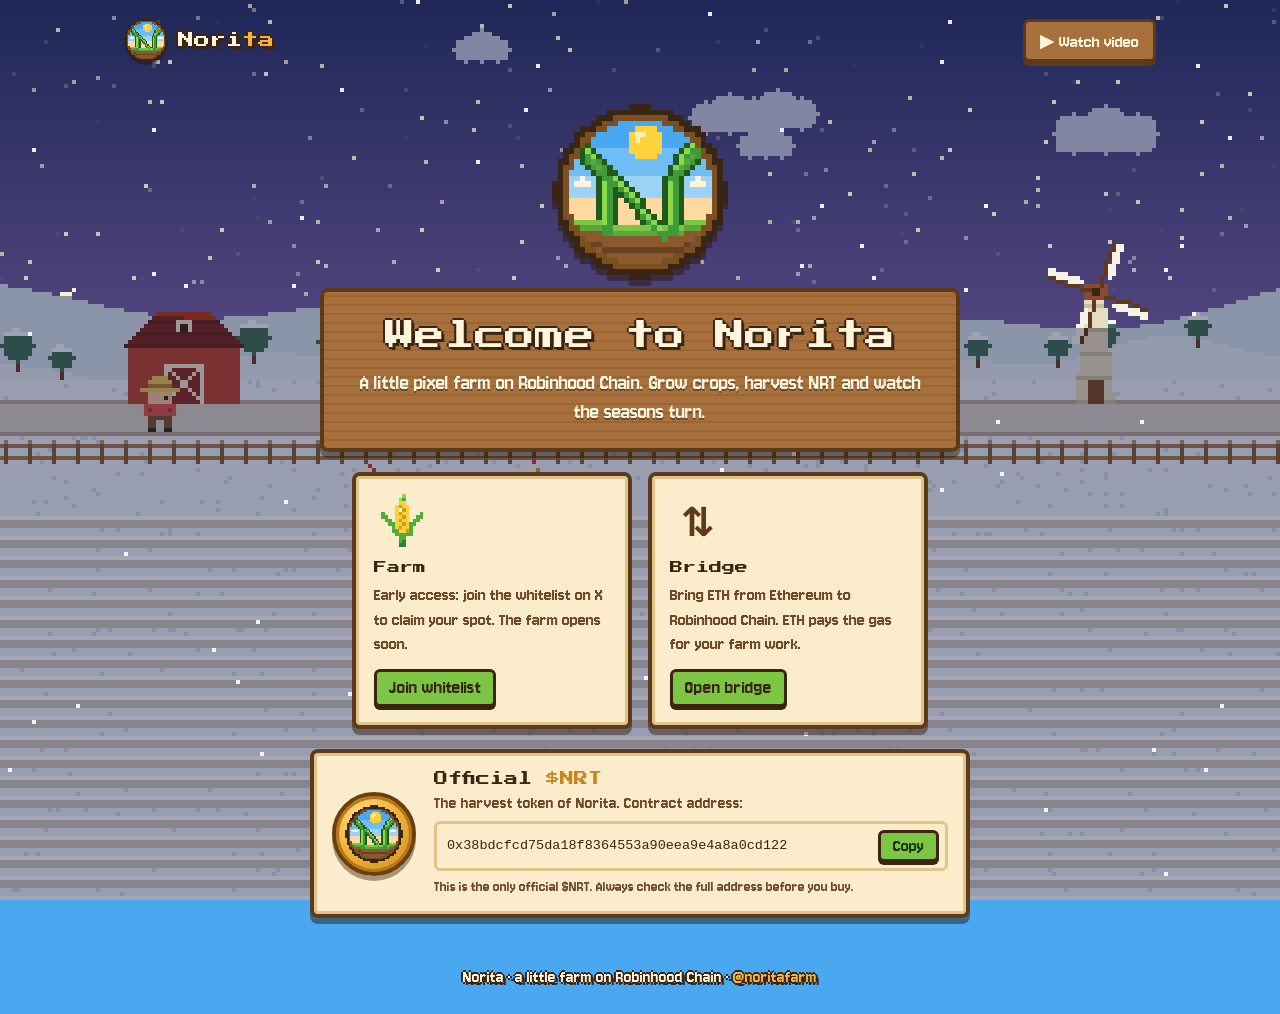
==== index.html @ 23194384 "Move Norita from Elysium to Robinhood Chain - Farm network config: Robinhood Chain mainnet (chain ID" ====
<!doctype html>
<html lang="en">
<head>
<meta charset="utf-8">
<meta name="viewport" content="width=device-width,initial-scale=1">
<title>Norita</title>
<link rel="icon" type="image/svg+xml" href="assets/logo.svg">
<link rel="apple-touch-icon" href="assets/apple-touch-icon.png">
<link rel="preconnect" href="https://fonts.googleapis.com">
<link href="https://fonts.googleapis.com/css2?family=Jersey+10&family=Press+Start+2P&display=swap" rel="stylesheet">
<style>
:root{--ink:#3b2412;--ink2:#6e4a2a;--paper:#fbeccb;--paper-edge:#e2c38a;--wood:#a8703c;--wood2:#9a6634;--wood-d:#5c3a1a;--cream:#fff4dc;--gold:#f2b53a;--leaf:#7cc644;--pixel:'Press Start 2P',monospace}
*{box-sizing:border-box;margin:0}
html{background:#4aa8f0}
body{min-height:100vh;font:400 20px/1.3 'Jersey 10',system-ui,sans-serif;color:var(--ink);display:flex;flex-direction:column;background:transparent}
.scene{position:fixed;inset:0;width:100%;height:100%;z-index:-1;image-rendering:pixelated}
.outline{color:var(--cream);text-shadow:2px 0 0 var(--ink),-2px 0 0 var(--ink),0 2px 0 var(--ink),0 -2px 0 var(--ink),3px 3px 0 var(--ink)}
header{display:flex;justify-content:space-between;align-items:center;gap:12px;padding:18px 24px;max-width:1080px;width:100%;margin:0 auto}
.vbtn{font:400 19px 'Jersey 10',sans-serif;background:var(--wood);color:var(--cream);border:3px solid var(--wood-d);border-radius:6px;padding:7px 14px;box-shadow:0 4px 0 var(--wood-d);cursor:pointer}
.vbtn:active{transform:translateY(3px);box-shadow:0 1px 0 var(--wood-d)}
:root{--v-bg:var(--paper);--v-border:4px solid var(--wood-d);--v-text:var(--ink);--v-title-font:13px 'Press Start 2P',monospace;--v-shadow:inset 0 0 0 3px var(--paper-edge),0 8px 0 rgba(40,20,5,.5)}
.brand{font:16px var(--pixel)}
.brand{display:flex;align-items:center;gap:10px}
.brand b{color:var(--gold);font-weight:inherit}
.brand .logo{width:44px;height:44px;image-rendering:pixelated;filter:drop-shadow(0 3px 0 rgba(40,20,5,.45))}
.hero-logo{width:clamp(120px,22vw,176px);height:auto;image-rendering:pixelated;margin-bottom:-12px;filter:drop-shadow(0 6px 0 rgba(40,20,5,.45));animation:float 3s ease-in-out infinite}
@keyframes float{50%{transform:translateY(-8px) rotate(-2deg)}}
@media (prefers-reduced-motion:reduce){.hero-logo{animation:none}}
main{flex:1;display:flex;flex-direction:column;align-items:center;justify-content:center;gap:20px;padding:24px 16px;text-align:center}
.sign{background:repeating-linear-gradient(0deg,var(--wood) 0 7px,var(--wood2) 7px 9px);border:4px solid var(--wood-d);border-radius:8px;padding:22px 26px;box-shadow:0 6px 0 rgba(40,20,5,.45);max-width:640px}
h1{font:clamp(18px,4vw,30px)/1.5 var(--pixel)}
.lead{color:var(--cream);font-size:22px;margin-top:10px;text-shadow:0 2px 0 rgba(0,0,0,.35)}
.apps{display:grid;grid-template-columns:repeat(2,minmax(0,280px));gap:16px;width:100%;justify-content:center}
.app{display:flex;flex-direction:column;align-items:flex-start;gap:4px;text-align:left;text-decoration:none;color:var(--ink);background:var(--paper);border:4px solid var(--wood-d);border-radius:8px;padding:18px;
  box-shadow:inset 0 0 0 3px var(--paper-edge),0 6px 0 rgba(40,20,5,.45);transition:transform .1s}
.app:hover{transform:translateY(-3px)}
.app .ico{width:56px;height:56px;image-rendering:pixelated;display:grid;place-items:center;font:700 40px system-ui,sans-serif;color:var(--wood-d)}
.app b{font:13px/1.6 var(--pixel);margin-top:4px}
.app small{color:var(--ink2);font-size:19px}
.app .go{margin-top:8px;font-size:20px;background:var(--leaf);border:3px solid var(--ink);border-radius:6px;padding:3px 12px;box-shadow:0 3px 0 var(--ink)}
footer{text-align:center;font-size:18px;padding:24px 16px}
footer a{color:var(--gold);text-decoration:none}
.token{display:flex;align-items:center;gap:18px;width:100%;max-width:660px;text-align:left;background:var(--paper);border:4px solid var(--wood-d);border-radius:8px;padding:16px 18px;
  box-shadow:inset 0 0 0 3px var(--paper-edge),0 6px 0 rgba(40,20,5,.45)}
.coin{flex:none;width:84px;height:84px;border-radius:50%;display:grid;place-items:center;background:radial-gradient(circle at 35% 30%,#ffe08a,#f2b53a 45%,#c7861c);
  border:4px solid #6b3f0c;box-shadow:inset 0 0 0 3px #b8771a,0 5px 0 rgba(40,20,5,.4);animation:spin 4s ease-in-out infinite}
.coin img{width:58px;height:58px;image-rendering:pixelated}
@keyframes spin{0%,70%,100%{transform:scaleX(1)}80%{transform:scaleX(.08)}90%{transform:scaleX(1)}}
.token-body{flex:1;min-width:0}
.token h2{font:14px/1.5 var(--pixel);color:var(--ink)}
.token h2 b{color:#c7861c;font-weight:inherit}
.token-sub{color:var(--ink2);font-size:18px;margin-top:2px}
.ca{display:flex;align-items:center;gap:8px;margin-top:6px;background:var(--paper2);border:3px solid var(--paper-edge);border-radius:6px;padding:6px 6px 6px 10px}
.ca code{flex:1;min-width:0;font:13.5px/1.4 ui-monospace,Menlo,Consolas,monospace;color:var(--ink);word-break:break-all;user-select:all}
.ca button{flex:none;font:400 19px 'Jersey 10',sans-serif;background:var(--leaf);color:#1f3a10;border:3px solid var(--ink);border-radius:6px;padding:3px 12px;box-shadow:0 3px 0 var(--ink);cursor:pointer}
.ca button:active{transform:translateY(2px);box-shadow:0 1px 0 var(--ink)}
.warn{font-size:16px;color:var(--ink2);margin-top:6px}
@media (prefers-reduced-motion:reduce){.coin{animation:none}}
@media (max-width:560px){.token{flex-direction:column;text-align:center}.ca{flex-direction:column;align-items:stretch}.ca code{text-align:center}}
@media (max-width:560px){.apps{grid-template-columns:1fr}.brand{font-size:12px}.brand .logo{width:34px;height:34px}}
</style>
</head>
<body>
<header><div class="brand outline"><img class="logo" src="assets/logo.svg" alt=""><span>Nori<b>ta</b></span></div>
  <button class="vbtn" data-video-open data-video-src="assets/norita-gameplay.mp4" data-video-poster="assets/norita-gameplay.jpg">▶ Watch video</button></header>
<main>
  <img class="hero-logo" src="assets/logo.svg" alt="Norita logo">
  <div class="sign">
    <h1 class="outline">Welcome to Norita</h1>
    <p class="lead">A little pixel farm on Robinhood Chain. Grow crops, harvest NRT and watch the seasons turn.</p>
  </div>
  <div class="apps">
    <a class="app" href="farm/"><img class="ico" id="farmIco" alt=""><b>Farm</b><small>Early access: join the whitelist on X to claim your spot. The farm opens soon.</small><span class="go">Join whitelist</span></a>
    <a class="app" href="bridge/"><span class="ico">⇅</span><b>Bridge</b><small>Bring ETH from Ethereum to Robinhood Chain. ETH pays the gas for your farm work.</small><span class="go">Open bridge</span></a>
  </div>
  <section class="token" aria-labelledby="tokenTitle">
    <div class="coin"><img src="assets/logo.svg" alt=""></div>
    <div class="token-body">
      <h2 id="tokenTitle">Official <b>$NRT</b></h2>
      <p class="token-sub">The harvest token of Norita. Contract address:</p>
      <div class="ca"><code id="ca">0x38bdcfcd75da18f8364553a90eea9e4a8a0cd122</code><button id="copyCa" type="button">Copy</button></div>
      <p class="warn">This is the only official $NRT. Always check the full address before you buy.</p>
    </div>
  </section>
</main>
<footer class="outline">Norita · a little farm on Robinhood Chain · <a href="https://x.com/noritafarm" target="_blank" rel="noopener">@noritafarm</a></footer>
<script src="assets/video-modal.js"></script>
<script src="farm/scene.js"></script>
<script src="farm/sprites.js"></script>
<script>document.getElementById("farmIco").src = window.FARM_SPRITES.corn;</script>
<script>
  document.getElementById("copyCa").onclick = async (e) => {
    const b = e.currentTarget, ca = document.getElementById("ca").textContent.trim();
    try { await navigator.clipboard.writeText(ca); b.textContent = "Copied!"; }
    catch { getSelection().selectAllChildren(document.getElementById("ca")); b.textContent = "Select & copy"; }
    setTimeout(() => (b.textContent = "Copy"), 1800);
  };
</script>
</body>
</html>
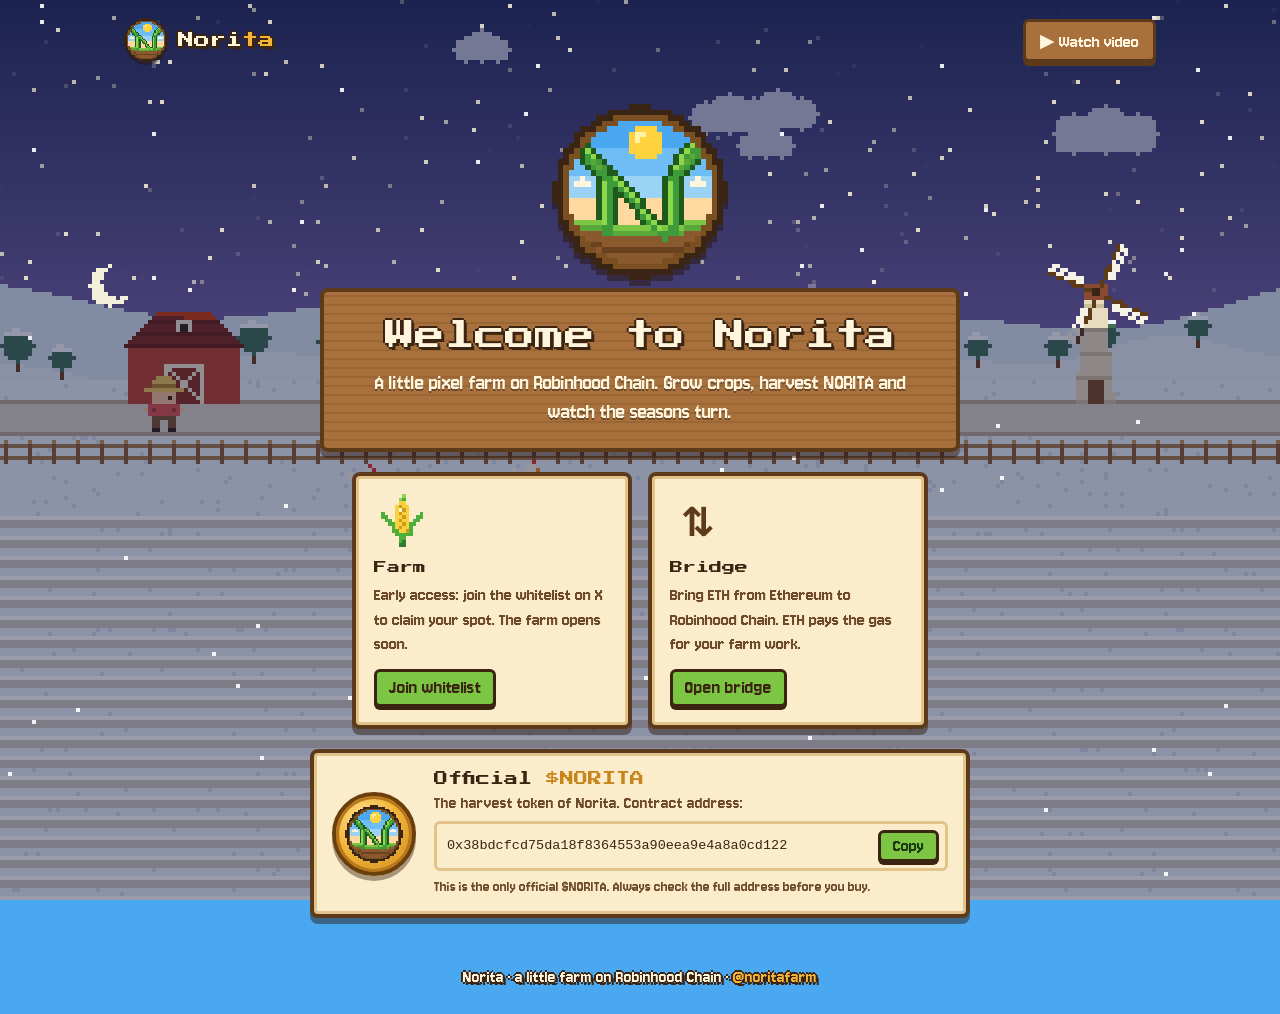
==== commit a12820eb: "Rename the ticker from NRT to NORITA The token is now "Norita" with symbol NORITA in the contract, a" ====
--- a/index.html
+++ b/index.html
@@ -67,7 +67,7 @@
   <img class="hero-logo" src="assets/logo.svg" alt="Norita logo">
   <div class="sign">
     <h1 class="outline">Welcome to Norita</h1>
-    <p class="lead">A little pixel farm on Robinhood Chain. Grow crops, harvest NRT and watch the seasons turn.</p>
+    <p class="lead">A little pixel farm on Robinhood Chain. Grow crops, harvest NORITA and watch the seasons turn.</p>
   </div>
   <div class="apps">
     <a class="app" href="farm/"><img class="ico" id="farmIco" alt=""><b>Farm</b><small>Early access: join the whitelist on X to claim your spot. The farm opens soon.</small><span class="go">Join whitelist</span></a>
@@ -76,10 +76,10 @@
   <section class="token" aria-labelledby="tokenTitle">
     <div class="coin"><img src="assets/logo.svg" alt=""></div>
     <div class="token-body">
-      <h2 id="tokenTitle">Official <b>$NRT</b></h2>
+      <h2 id="tokenTitle">Official <b>$NORITA</b></h2>
       <p class="token-sub">The harvest token of Norita. Contract address:</p>
       <div class="ca"><code id="ca">0x38bdcfcd75da18f8364553a90eea9e4a8a0cd122</code><button id="copyCa" type="button">Copy</button></div>
-      <p class="warn">This is the only official $NRT. Always check the full address before you buy.</p>
+      <p class="warn">This is the only official $NORITA. Always check the full address before you buy.</p>
     </div>
   </section>
 </main>
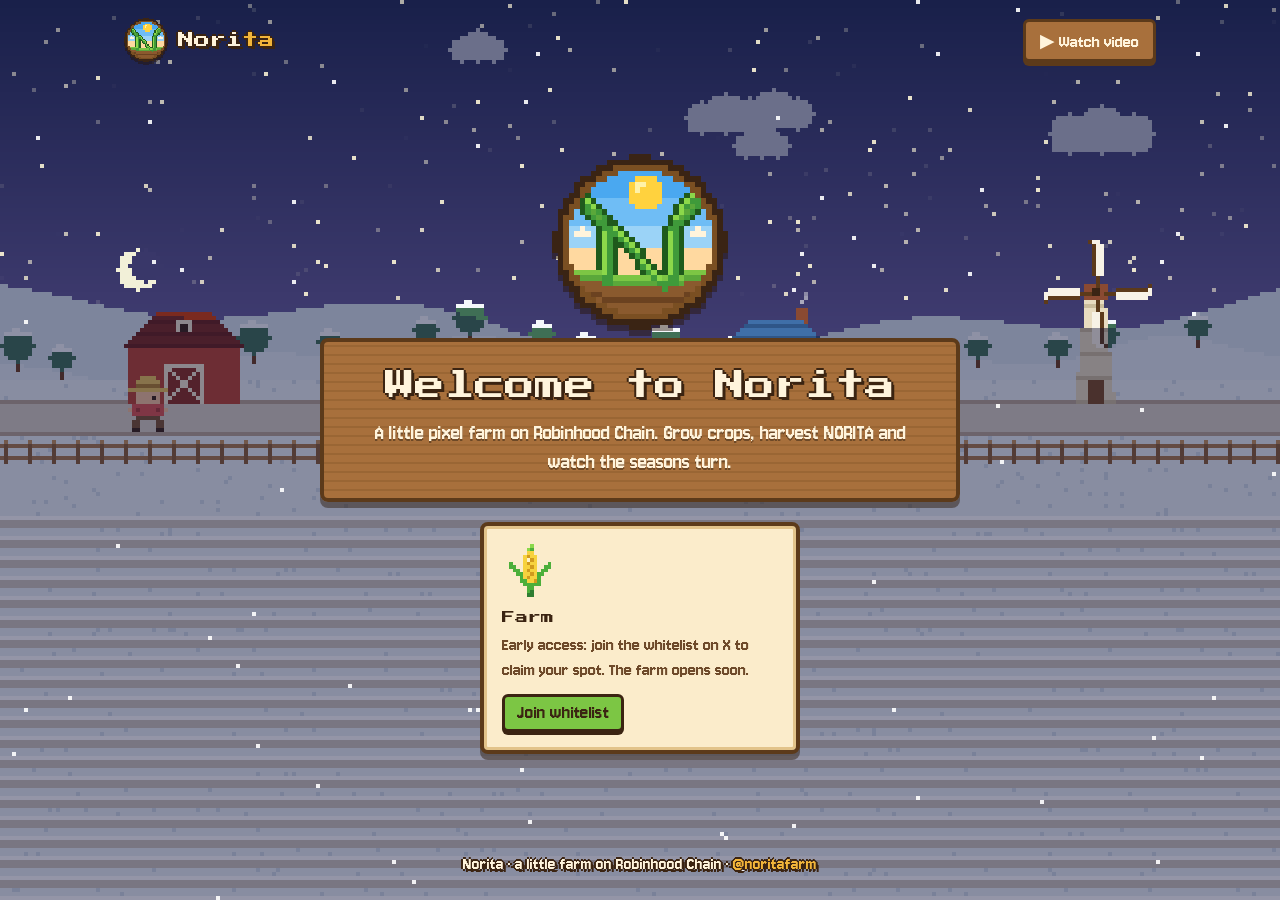
==== commit 16bef69e: "Remove the Bridge menu and the official token panel The home page now shows only the Farm card, and " ====
--- a/index.html
+++ b/index.html
@@ -30,7 +30,7 @@
 .sign{background:repeating-linear-gradient(0deg,var(--wood) 0 7px,var(--wood2) 7px 9px);border:4px solid var(--wood-d);border-radius:8px;padding:22px 26px;box-shadow:0 6px 0 rgba(40,20,5,.45);max-width:640px}
 h1{font:clamp(18px,4vw,30px)/1.5 var(--pixel)}
 .lead{color:var(--cream);font-size:22px;margin-top:10px;text-shadow:0 2px 0 rgba(0,0,0,.35)}
-.apps{display:grid;grid-template-columns:repeat(2,minmax(0,280px));gap:16px;width:100%;justify-content:center}
+.apps{display:grid;grid-template-columns:minmax(0,320px);gap:16px;width:100%;justify-content:center}
 .app{display:flex;flex-direction:column;align-items:flex-start;gap:4px;text-align:left;text-decoration:none;color:var(--ink);background:var(--paper);border:4px solid var(--wood-d);border-radius:8px;padding:18px;
   box-shadow:inset 0 0 0 3px var(--paper-edge),0 6px 0 rgba(40,20,5,.45);transition:transform .1s}
 .app:hover{transform:translateY(-3px)}
@@ -40,23 +40,6 @@
 .app .go{margin-top:8px;font-size:20px;background:var(--leaf);border:3px solid var(--ink);border-radius:6px;padding:3px 12px;box-shadow:0 3px 0 var(--ink)}
 footer{text-align:center;font-size:18px;padding:24px 16px}
 footer a{color:var(--gold);text-decoration:none}
-.token{display:flex;align-items:center;gap:18px;width:100%;max-width:660px;text-align:left;background:var(--paper);border:4px solid var(--wood-d);border-radius:8px;padding:16px 18px;
-  box-shadow:inset 0 0 0 3px var(--paper-edge),0 6px 0 rgba(40,20,5,.45)}
-.coin{flex:none;width:84px;height:84px;border-radius:50%;display:grid;place-items:center;background:radial-gradient(circle at 35% 30%,#ffe08a,#f2b53a 45%,#c7861c);
-  border:4px solid #6b3f0c;box-shadow:inset 0 0 0 3px #b8771a,0 5px 0 rgba(40,20,5,.4);animation:spin 4s ease-in-out infinite}
-.coin img{width:58px;height:58px;image-rendering:pixelated}
-@keyframes spin{0%,70%,100%{transform:scaleX(1)}80%{transform:scaleX(.08)}90%{transform:scaleX(1)}}
-.token-body{flex:1;min-width:0}
-.token h2{font:14px/1.5 var(--pixel);color:var(--ink)}
-.token h2 b{color:#c7861c;font-weight:inherit}
-.token-sub{color:var(--ink2);font-size:18px;margin-top:2px}
-.ca{display:flex;align-items:center;gap:8px;margin-top:6px;background:var(--paper2);border:3px solid var(--paper-edge);border-radius:6px;padding:6px 6px 6px 10px}
-.ca code{flex:1;min-width:0;font:13.5px/1.4 ui-monospace,Menlo,Consolas,monospace;color:var(--ink);word-break:break-all;user-select:all}
-.ca button{flex:none;font:400 19px 'Jersey 10',sans-serif;background:var(--leaf);color:#1f3a10;border:3px solid var(--ink);border-radius:6px;padding:3px 12px;box-shadow:0 3px 0 var(--ink);cursor:pointer}
-.ca button:active{transform:translateY(2px);box-shadow:0 1px 0 var(--ink)}
-.warn{font-size:16px;color:var(--ink2);margin-top:6px}
-@media (prefers-reduced-motion:reduce){.coin{animation:none}}
-@media (max-width:560px){.token{flex-direction:column;text-align:center}.ca{flex-direction:column;align-items:stretch}.ca code{text-align:center}}
 @media (max-width:560px){.apps{grid-template-columns:1fr}.brand{font-size:12px}.brand .logo{width:34px;height:34px}}
 </style>
 </head>
@@ -71,30 +54,12 @@
   </div>
   <div class="apps">
     <a class="app" href="farm/"><img class="ico" id="farmIco" alt=""><b>Farm</b><small>Early access: join the whitelist on X to claim your spot. The farm opens soon.</small><span class="go">Join whitelist</span></a>
-    <a class="app" href="bridge/"><span class="ico">⇅</span><b>Bridge</b><small>Bring ETH from Ethereum to Robinhood Chain. ETH pays the gas for your farm work.</small><span class="go">Open bridge</span></a>
   </div>
-  <section class="token" aria-labelledby="tokenTitle">
-    <div class="coin"><img src="assets/logo.svg" alt=""></div>
-    <div class="token-body">
-      <h2 id="tokenTitle">Official <b>$NORITA</b></h2>
-      <p class="token-sub">The harvest token of Norita. Contract address:</p>
-      <div class="ca"><code id="ca">0x38bdcfcd75da18f8364553a90eea9e4a8a0cd122</code><button id="copyCa" type="button">Copy</button></div>
-      <p class="warn">This is the only official $NORITA. Always check the full address before you buy.</p>
-    </div>
-  </section>
 </main>
 <footer class="outline">Norita · a little farm on Robinhood Chain · <a href="https://x.com/noritafarm" target="_blank" rel="noopener">@noritafarm</a></footer>
 <script src="assets/video-modal.js"></script>
 <script src="farm/scene.js"></script>
 <script src="farm/sprites.js"></script>
 <script>document.getElementById("farmIco").src = window.FARM_SPRITES.corn;</script>
-<script>
-  document.getElementById("copyCa").onclick = async (e) => {
-    const b = e.currentTarget, ca = document.getElementById("ca").textContent.trim();
-    try { await navigator.clipboard.writeText(ca); b.textContent = "Copied!"; }
-    catch { getSelection().selectAllChildren(document.getElementById("ca")); b.textContent = "Select & copy"; }
-    setTimeout(() => (b.textContent = "Copy"), 1800);
-  };
-</script>
 </body>
 </html>
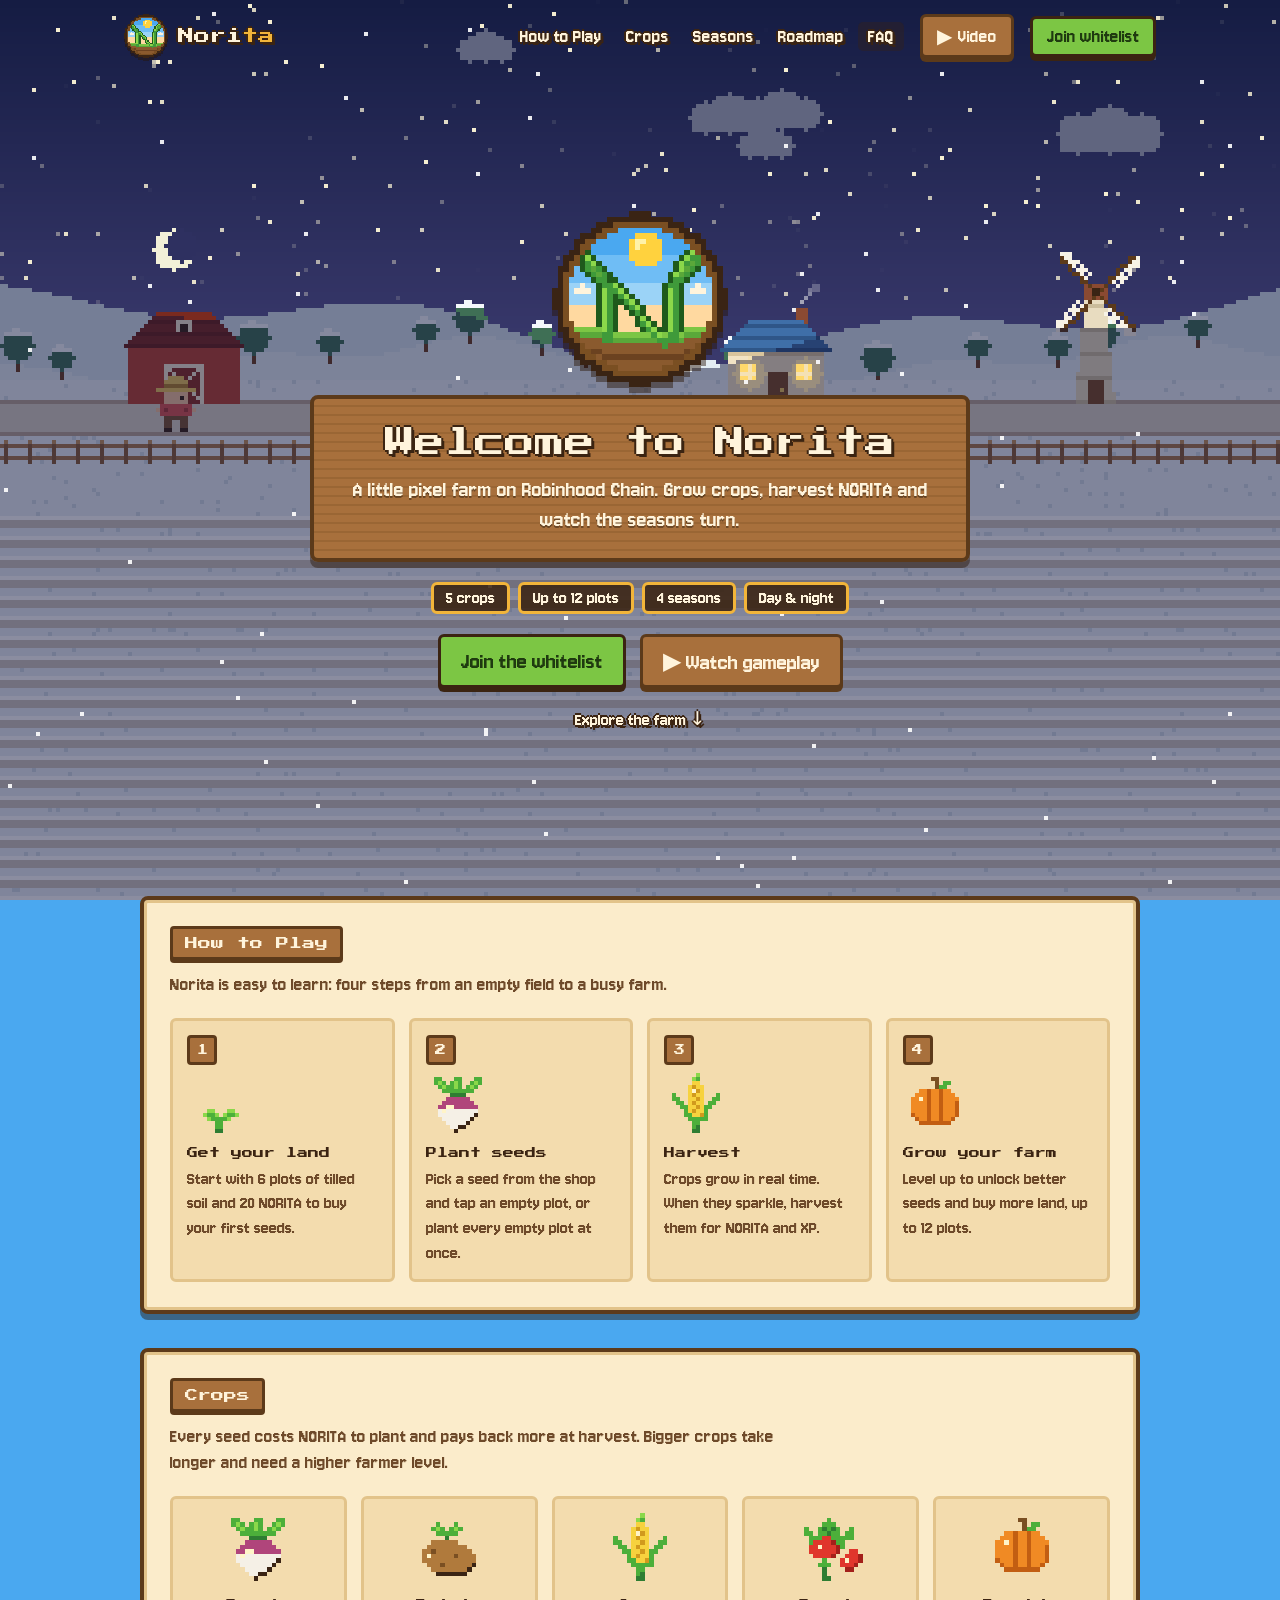
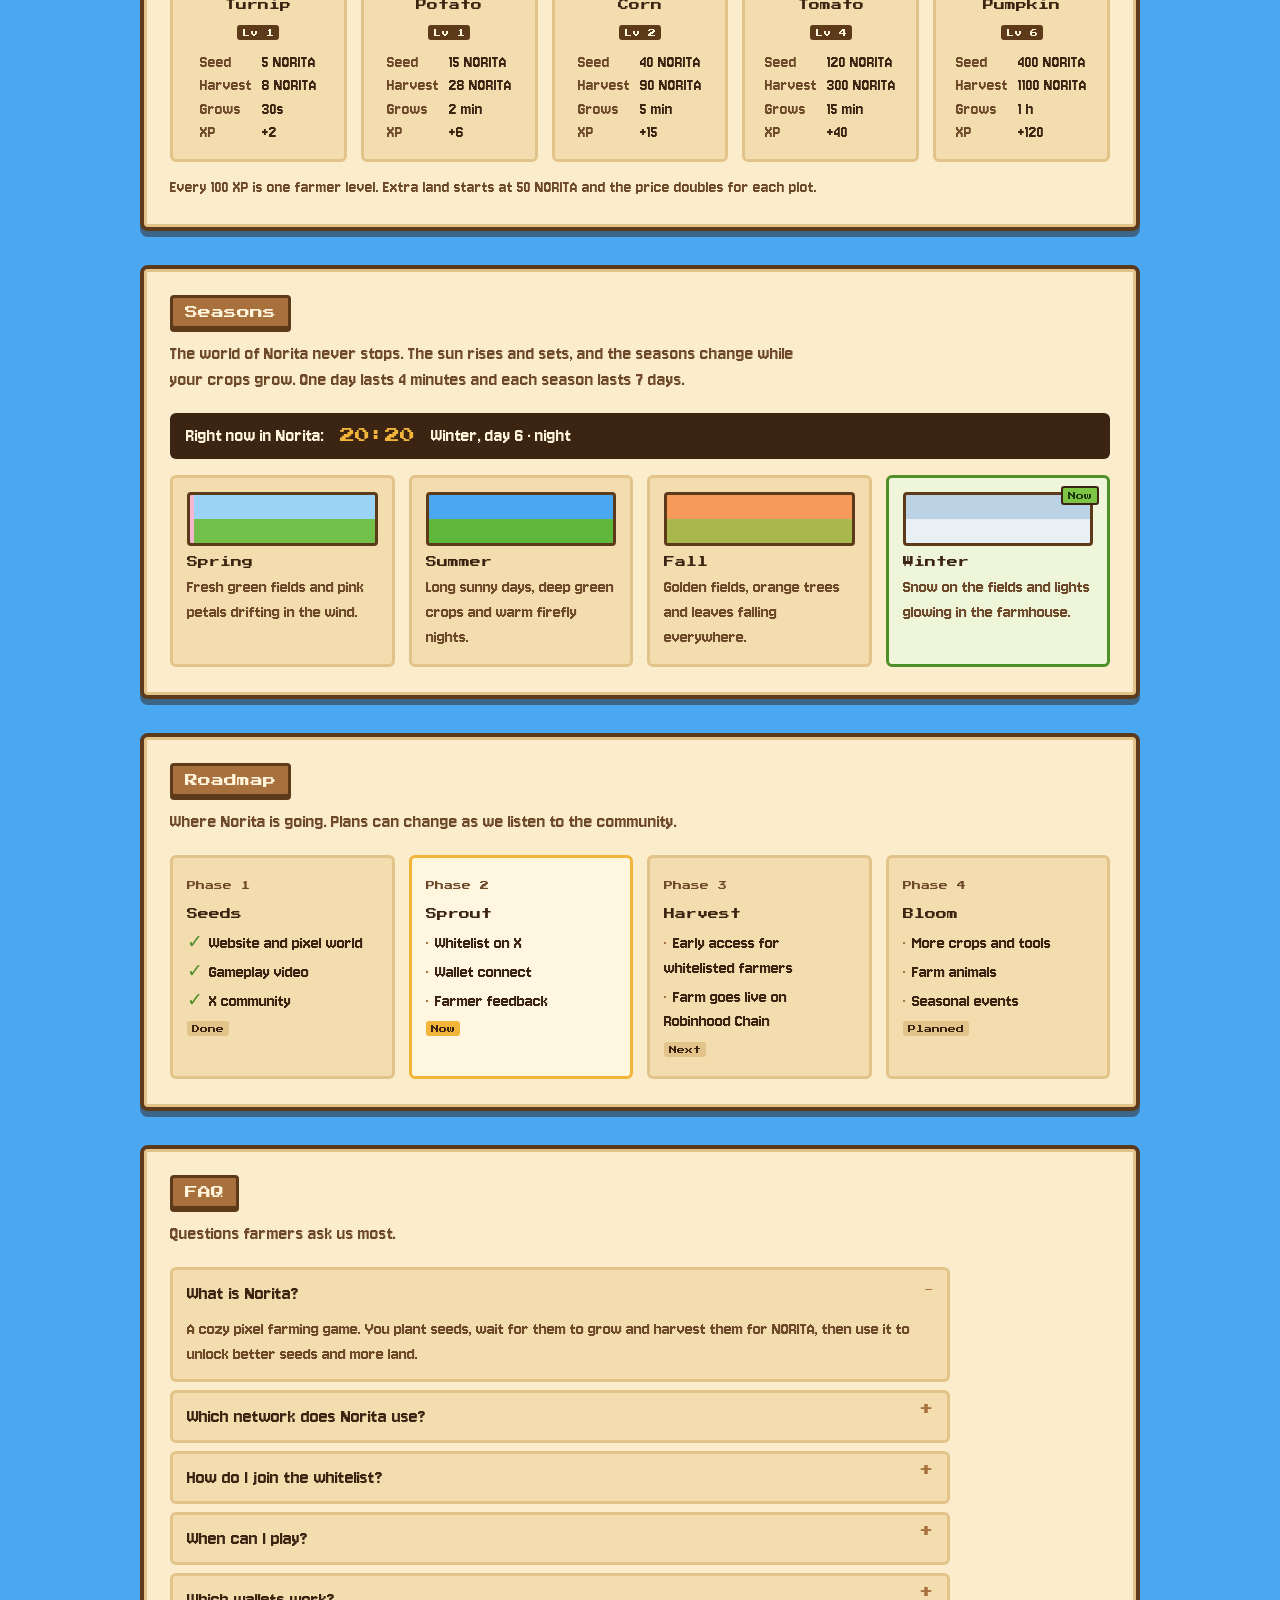
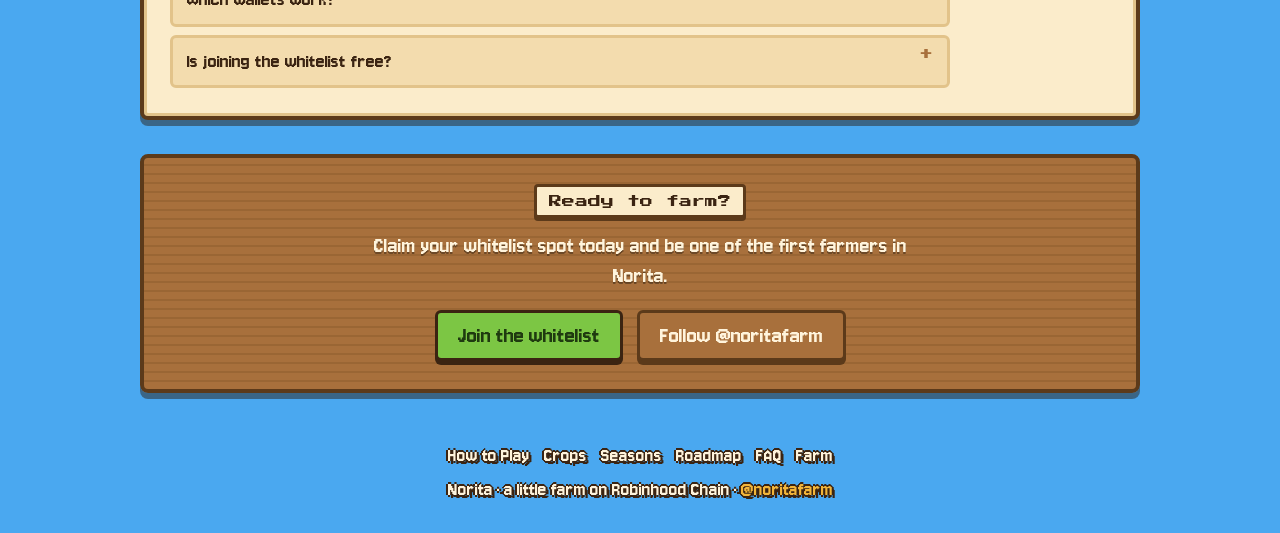
==== commit 4e14e8e9: "Turn the home page into a full site with a section menu Sticky header menu (How to Play, Crops, Seas" ====
--- a/index.html
+++ b/index.html
@@ -4,62 +4,293 @@
 <meta charset="utf-8">
 <meta name="viewport" content="width=device-width,initial-scale=1">
 <title>Norita</title>
+<meta name="description" content="Norita is a cozy pixel farming game on Robinhood Chain. Plant, grow and harvest crops, and watch the seasons turn.">
 <link rel="icon" type="image/svg+xml" href="assets/logo.svg">
 <link rel="apple-touch-icon" href="assets/apple-touch-icon.png">
 <link rel="preconnect" href="https://fonts.googleapis.com">
 <link href="https://fonts.googleapis.com/css2?family=Jersey+10&family=Press+Start+2P&display=swap" rel="stylesheet">
 <style>
-:root{--ink:#3b2412;--ink2:#6e4a2a;--paper:#fbeccb;--paper-edge:#e2c38a;--wood:#a8703c;--wood2:#9a6634;--wood-d:#5c3a1a;--cream:#fff4dc;--gold:#f2b53a;--leaf:#7cc644;--pixel:'Press Start 2P',monospace}
+:root{--ink:#3b2412;--ink2:#6e4a2a;--paper:#fbeccb;--paper2:#f3dcae;--paper-edge:#e2c38a;--wood:#a8703c;--wood2:#9a6634;--wood-d:#5c3a1a;
+  --cream:#fff4dc;--gold:#f2b53a;--leaf:#7cc644;--leaf-d:#4f8f2a;--pixel:'Press Start 2P',monospace;
+  --v-bg:var(--paper);--v-border:4px solid var(--wood-d);--v-text:var(--ink);--v-title-font:13px 'Press Start 2P',monospace;--v-shadow:inset 0 0 0 3px var(--paper-edge),0 8px 0 rgba(40,20,5,.5)}
 *{box-sizing:border-box;margin:0}
-html{background:#4aa8f0}
-body{min-height:100vh;font:400 20px/1.3 'Jersey 10',system-ui,sans-serif;color:var(--ink);display:flex;flex-direction:column;background:transparent}
+html{background:#4aa8f0;scroll-behavior:smooth}
+@media (prefers-reduced-motion:reduce){html{scroll-behavior:auto}*{animation:none!important}}
+body{min-height:100vh;font:400 20px/1.3 'Jersey 10',system-ui,sans-serif;color:var(--ink);background:transparent}
 .scene{position:fixed;inset:0;width:100%;height:100%;z-index:-1;image-rendering:pixelated}
+img.px{image-rendering:pixelated}
 .outline{color:var(--cream);text-shadow:2px 0 0 var(--ink),-2px 0 0 var(--ink),0 2px 0 var(--ink),0 -2px 0 var(--ink),3px 3px 0 var(--ink)}
-header{display:flex;justify-content:space-between;align-items:center;gap:12px;padding:18px 24px;max-width:1080px;width:100%;margin:0 auto}
-.vbtn{font:400 19px 'Jersey 10',sans-serif;background:var(--wood);color:var(--cream);border:3px solid var(--wood-d);border-radius:6px;padding:7px 14px;box-shadow:0 4px 0 var(--wood-d);cursor:pointer}
-.vbtn:active{transform:translateY(3px);box-shadow:0 1px 0 var(--wood-d)}
-:root{--v-bg:var(--paper);--v-border:4px solid var(--wood-d);--v-text:var(--ink);--v-title-font:13px 'Press Start 2P',monospace;--v-shadow:inset 0 0 0 3px var(--paper-edge),0 8px 0 rgba(40,20,5,.5)}
-.brand{font:16px var(--pixel)}
-.brand{display:flex;align-items:center;gap:10px}
+a{color:inherit}
+
+/* header + menu */
+header{position:sticky;top:0;z-index:50;transition:background .2s,box-shadow .2s}
+header.solid{background:repeating-linear-gradient(0deg,var(--wood) 0 7px,var(--wood2) 7px 9px);box-shadow:0 4px 0 var(--wood-d)}
+.bar{display:flex;align-items:center;gap:16px;max-width:1080px;margin:0 auto;padding:14px 24px}
+.brand{display:flex;align-items:center;gap:10px;font:16px var(--pixel);text-decoration:none;margin-right:auto}
 .brand b{color:var(--gold);font-weight:inherit}
-.brand .logo{width:44px;height:44px;image-rendering:pixelated;filter:drop-shadow(0 3px 0 rgba(40,20,5,.45))}
-.hero-logo{width:clamp(120px,22vw,176px);height:auto;image-rendering:pixelated;margin-bottom:-12px;filter:drop-shadow(0 6px 0 rgba(40,20,5,.45));animation:float 3s ease-in-out infinite}
+.brand .logo{width:44px;height:44px;filter:drop-shadow(0 3px 0 rgba(40,20,5,.45))}
+nav.menu{display:flex;align-items:center;gap:4px}
+nav.menu a{font:400 20px 'Jersey 10',sans-serif;text-decoration:none;padding:4px 10px;border-radius:5px}
+nav.menu a:hover,nav.menu a.on{background:rgba(59,36,18,.35)}
+nav.menu .menu-join{display:none}
+.btn{display:inline-flex;align-items:center;gap:6px;font:400 20px 'Jersey 10',sans-serif;text-decoration:none;cursor:pointer;border-radius:6px;padding:7px 14px;white-space:nowrap}
+.btn:active{transform:translateY(3px)}
+.btn.wood{background:var(--wood);color:var(--cream);border:3px solid var(--wood-d);box-shadow:0 4px 0 var(--wood-d)}
+.btn.green{background:var(--leaf);color:#1f3a10;border:3px solid var(--ink);box-shadow:0 4px 0 var(--ink)}
+.btn.big{font-size:24px;padding:10px 20px}
+.burger{display:none;font:400 20px 'Jersey 10',sans-serif;background:var(--wood);color:var(--cream);border:3px solid var(--wood-d);border-radius:6px;padding:5px 12px;box-shadow:0 4px 0 var(--wood-d);cursor:pointer}
+
+/* hero */
+.hero{min-height:calc(100vh - 76px);display:flex;flex-direction:column;align-items:center;justify-content:center;gap:20px;padding:16px 16px 40px;text-align:center}
+.hero-logo{width:clamp(120px,22vw,176px);margin-bottom:-12px;filter:drop-shadow(0 6px 0 rgba(40,20,5,.45));animation:float 3s ease-in-out infinite}
 @keyframes float{50%{transform:translateY(-8px) rotate(-2deg)}}
-@media (prefers-reduced-motion:reduce){.hero-logo{animation:none}}
-main{flex:1;display:flex;flex-direction:column;align-items:center;justify-content:center;gap:20px;padding:24px 16px;text-align:center}
-.sign{background:repeating-linear-gradient(0deg,var(--wood) 0 7px,var(--wood2) 7px 9px);border:4px solid var(--wood-d);border-radius:8px;padding:22px 26px;box-shadow:0 6px 0 rgba(40,20,5,.45);max-width:640px}
+.sign{background:repeating-linear-gradient(0deg,var(--wood) 0 7px,var(--wood2) 7px 9px);border:4px solid var(--wood-d);border-radius:8px;padding:22px 26px;box-shadow:0 6px 0 rgba(40,20,5,.45);max-width:660px}
 h1{font:clamp(18px,4vw,30px)/1.5 var(--pixel)}
-.lead{color:var(--cream);font-size:22px;margin-top:10px;text-shadow:0 2px 0 rgba(0,0,0,.35)}
-.apps{display:grid;grid-template-columns:minmax(0,320px);gap:16px;width:100%;justify-content:center}
-.app{display:flex;flex-direction:column;align-items:flex-start;gap:4px;text-align:left;text-decoration:none;color:var(--ink);background:var(--paper);border:4px solid var(--wood-d);border-radius:8px;padding:18px;
-  box-shadow:inset 0 0 0 3px var(--paper-edge),0 6px 0 rgba(40,20,5,.45);transition:transform .1s}
-.app:hover{transform:translateY(-3px)}
-.app .ico{width:56px;height:56px;image-rendering:pixelated;display:grid;place-items:center;font:700 40px system-ui,sans-serif;color:var(--wood-d)}
-.app b{font:13px/1.6 var(--pixel);margin-top:4px}
-.app small{color:var(--ink2);font-size:19px}
-.app .go{margin-top:8px;font-size:20px;background:var(--leaf);border:3px solid var(--ink);border-radius:6px;padding:3px 12px;box-shadow:0 3px 0 var(--ink)}
-footer{text-align:center;font-size:18px;padding:24px 16px}
-footer a{color:var(--gold);text-decoration:none}
-@media (max-width:560px){.apps{grid-template-columns:1fr}.brand{font-size:12px}.brand .logo{width:34px;height:34px}}
+.lead{color:var(--cream);font-size:23px;margin-top:10px;text-shadow:0 2px 0 rgba(0,0,0,.35)}
+.cta-row{display:flex;flex-wrap:wrap;gap:14px;justify-content:center}
+.chips{display:flex;flex-wrap:wrap;gap:8px;justify-content:center}
+.chip{font-size:19px;background:rgba(59,36,18,.88);color:var(--cream);border:3px solid var(--gold);border-radius:6px;padding:1px 12px}
+.scroll-hint{font-size:19px;text-decoration:none;animation:hint 1.6s ease-in-out infinite}
+@keyframes hint{50%{transform:translateY(5px)}}
+
+/* sections */
+main{display:grid;gap:34px;padding:0 16px 40px}
+section.panel{width:100%;max-width:1000px;margin:0 auto;background:var(--paper);border:4px solid var(--wood-d);border-radius:8px;padding:26px 26px 28px;
+  box-shadow:inset 0 0 0 3px var(--paper-edge),0 6px 0 rgba(40,20,5,.45);scroll-margin-top:90px}
+h2{display:inline-block;font:13px var(--pixel);color:var(--cream);background:var(--wood);border:3px solid var(--wood-d);border-radius:4px;padding:8px 12px 7px;box-shadow:0 3px 0 var(--wood-d)}
+.intro{color:var(--ink2);margin:12px 0 20px;max-width:640px}
+.grid{display:grid;gap:14px}
+.steps{grid-template-columns:repeat(4,1fr)}
+.card{background:var(--paper2);border:3px solid var(--paper-edge);border-radius:6px;padding:14px}
+.card h3{font:11px/1.6 var(--pixel);margin:8px 0 4px}
+.card p{color:var(--ink2);font-size:19px}
+.step .num{display:inline-grid;place-items:center;width:30px;height:30px;font:11px var(--pixel);color:var(--cream);background:var(--wood);border:3px solid var(--wood-d);border-radius:4px}
+.step img{display:block;width:64px;height:64px;margin:8px 0 2px}
+
+.crops{grid-template-columns:repeat(5,1fr)}
+.crop{text-align:center}
+.crop img{width:72px;height:72px}
+.crop h3{margin-top:4px}
+.crop dl{display:grid;grid-template-columns:auto auto;justify-content:center;gap:0 10px;font-size:18px;margin-top:6px;text-align:left}
+.crop dt{color:var(--ink2)}
+.crop dd{font-weight:400;white-space:nowrap}
+.lv{display:inline-block;font:8px var(--pixel);background:var(--wood-d);color:var(--cream);border-radius:3px;padding:4px 5px 3px}
+.note{font-size:18px;color:var(--ink2);margin-top:14px}
+
+.now{display:flex;flex-wrap:wrap;align-items:center;gap:10px 16px;background:#3b2412;color:var(--cream);border-radius:6px;padding:10px 16px;margin-bottom:16px}
+.now b{font:15px var(--pixel);color:var(--gold)}
+.seasons{grid-template-columns:repeat(4,1fr)}
+.season{position:relative;overflow:hidden}
+.season .sw{height:54px;border-radius:4px;border:3px solid var(--wood-d);margin-bottom:8px;image-rendering:pixelated}
+.season.cur{border-color:var(--leaf-d);background:#eef5d8}
+.season .tag{position:absolute;top:8px;right:8px;font:8px var(--pixel);background:var(--leaf);color:#1f3a10;border:2px solid var(--ink);border-radius:3px;padding:4px 5px 3px}
+.sw.spring{background:linear-gradient(#9bd3f7 0 50%,#72c04a 50%);box-shadow:inset 18px -8px 0 -14px #f6b6d0}
+.sw.summer{background:linear-gradient(#4aa8f0 0 50%,#5fb83c 50%)}
+.sw.fall{background:linear-gradient(#f59a5b 0 50%,#a9b84c 50%)}
+.sw.winter{background:linear-gradient(#bcd3e6 0 50%,#e9f0f5 50%)}
+
+.road{grid-template-columns:repeat(4,1fr)}
+.phase .when{font:9px var(--pixel);color:var(--ink2)}
+.phase ul{list-style:none;padding:0;margin-top:8px;display:grid;gap:4px;font-size:19px}
+.phase li::before{content:"·";color:var(--wood);margin-right:6px}
+.phase.done li::before{content:"✓";color:var(--leaf-d)}
+.phase.current{border-color:var(--gold);background:#fff6df}
+.phase .state{display:inline-block;margin-top:8px;font:8px var(--pixel);border-radius:3px;padding:4px 5px 3px;background:var(--paper-edge)}
+.phase.current .state{background:var(--gold)}
+
+.faq{display:grid;gap:8px;max-width:780px}
+details{background:var(--paper2);border:3px solid var(--paper-edge);border-radius:6px}
+summary{cursor:pointer;list-style:none;padding:10px 14px;font-size:21px;display:flex;justify-content:space-between;gap:12px}
+summary::-webkit-details-marker{display:none}
+summary::after{content:"+";font:14px var(--pixel);color:var(--wood)}
+details[open] summary::after{content:"−"}
+details p{padding:0 14px 12px;color:var(--ink2);font-size:19px}
+
+section.panel.join{text-align:center;background:repeating-linear-gradient(0deg,var(--wood) 0 7px,var(--wood2) 7px 9px);box-shadow:0 6px 0 rgba(40,20,5,.45)}
+.join h2{background:var(--paper);color:var(--ink);border-color:var(--wood-d)}
+.join p{color:var(--cream);font-size:23px;margin:14px auto 18px;max-width:560px;text-shadow:0 2px 0 rgba(0,0,0,.35)}
+
+footer{text-align:center;padding:10px 16px 30px;display:grid;gap:8px;justify-items:center}
+footer nav{display:flex;flex-wrap:wrap;gap:4px 14px;justify-content:center}
+footer a{text-decoration:none}
+footer a.x{color:var(--gold)}
+
+@media (max-width:900px){
+  .steps,.seasons,.road{grid-template-columns:repeat(2,1fr)}
+  .crops{grid-template-columns:repeat(3,1fr)}
+}
+@media (max-width:820px){
+  .burger{display:inline-block}
+  nav.menu{display:none;position:absolute;left:12px;right:12px;top:100%;flex-direction:column;align-items:stretch;gap:2px;padding:8px;
+    background:var(--paper);border:4px solid var(--wood-d);border-radius:8px;box-shadow:0 6px 0 rgba(40,20,5,.45)}
+  nav.menu.open{display:flex}
+  nav.menu a{color:var(--ink);text-shadow:none;font-size:22px;padding:8px 12px}
+  nav.menu a:hover,nav.menu a.on{background:var(--paper2)}
+  .bar .play{display:none}
+  nav.menu .menu-join{display:block;margin-top:6px;text-align:center;background:var(--leaf);border:3px solid var(--ink);color:#1f3a10}
+}
+@media (max-width:560px){
+  .bar{padding:12px 14px;gap:8px}
+  .brand{font-size:12px}.brand .logo{width:34px;height:34px}
+  .bar .vlabel{display:none}
+  section.panel{padding:20px 16px}
+  .steps,.seasons,.road{grid-template-columns:1fr}
+  .crops{grid-template-columns:repeat(2,1fr);gap:10px}
+  .crop{padding:12px 8px}
+  .crop dl{font-size:17px;gap:0 6px}
+}
 </style>
 </head>
 <body>
-<header><div class="brand outline"><img class="logo" src="assets/logo.svg" alt=""><span>Nori<b>ta</b></span></div>
-  <button class="vbtn" data-video-open data-video-src="assets/norita-gameplay.mp4" data-video-poster="assets/norita-gameplay.jpg">▶ Watch video</button></header>
-<main>
-  <img class="hero-logo" src="assets/logo.svg" alt="Norita logo">
+<header id="top">
+  <div class="bar">
+    <a href="#" class="brand outline"><img class="logo px" src="assets/logo.svg" alt=""><span>Nori<b>ta</b></span></a>
+    <nav class="menu outline" id="menu" aria-label="Sections">
+      <a href="#how">How to Play</a>
+      <a href="#crops">Crops</a>
+      <a href="#seasons">Seasons</a>
+      <a href="#roadmap">Roadmap</a>
+      <a href="#faq">FAQ</a>
+      <a href="farm/" class="menu-join">Join whitelist</a>
+    </nav>
+    <button class="btn wood" data-video-open data-video-src="assets/norita-gameplay.mp4" data-video-poster="assets/norita-gameplay.jpg">▶<span class="vlabel"> Video</span></button>
+    <a class="btn green play" href="farm/">Join whitelist</a>
+    <button class="burger" id="burger" aria-expanded="false" aria-controls="menu">☰ Menu</button>
+  </div>
+</header>
+
+<div class="hero">
+  <img class="hero-logo px" src="assets/logo.svg" alt="Norita logo">
   <div class="sign">
     <h1 class="outline">Welcome to Norita</h1>
     <p class="lead">A little pixel farm on Robinhood Chain. Grow crops, harvest NORITA and watch the seasons turn.</p>
   </div>
-  <div class="apps">
-    <a class="app" href="farm/"><img class="ico" id="farmIco" alt=""><b>Farm</b><small>Early access: join the whitelist on X to claim your spot. The farm opens soon.</small><span class="go">Join whitelist</span></a>
+  <div class="chips"><span class="chip">5 crops</span><span class="chip">Up to 12 plots</span><span class="chip">4 seasons</span><span class="chip">Day &amp; night</span></div>
+  <div class="cta-row">
+    <a class="btn green big" href="farm/">Join the whitelist</a>
+    <button class="btn wood big" data-video-open data-video-src="assets/norita-gameplay.mp4" data-video-poster="assets/norita-gameplay.jpg">▶ Watch gameplay</button>
   </div>
+  <a class="scroll-hint outline" href="#how">Explore the farm ↓</a>
+</div>
+
+<main>
+  <section class="panel" id="how">
+    <h2>How to Play</h2>
+    <p class="intro">Norita is easy to learn: four steps from an empty field to a busy farm.</p>
+    <div class="grid steps">
+      <div class="card step"><span class="num">1</span><img class="px" data-sprite="sprout" alt=""><h3>Get your land</h3><p>Start with 6 plots of tilled soil and 20 NORITA to buy your first seeds.</p></div>
+      <div class="card step"><span class="num">2</span><img class="px" data-sprite="turnip" alt=""><h3>Plant seeds</h3><p>Pick a seed from the shop and tap an empty plot, or plant every empty plot at once.</p></div>
+      <div class="card step"><span class="num">3</span><img class="px" data-sprite="corn" alt=""><h3>Harvest</h3><p>Crops grow in real time. When they sparkle, harvest them for NORITA and XP.</p></div>
+      <div class="card step"><span class="num">4</span><img class="px" data-sprite="pumpkin" alt=""><h3>Grow your farm</h3><p>Level up to unlock better seeds and buy more land, up to 12 plots.</p></div>
+    </div>
+  </section>
+
+  <section class="panel" id="crops">
+    <h2>Crops</h2>
+    <p class="intro">Every seed costs NORITA to plant and pays back more at harvest. Bigger crops take longer and need a higher farmer level.</p>
+    <div class="grid crops" id="cropList"></div>
+    <p class="note">Every 100 XP is one farmer level. Extra land starts at <span id="landPrice">50</span> NORITA and the price doubles for each plot.</p>
+  </section>
+
+  <section class="panel" id="seasons">
+    <h2>Seasons</h2>
+    <p class="intro">The world of Norita never stops. The sun rises and sets, and the seasons change while your crops grow. One day lasts 4 minutes and each season lasts 7 days.</p>
+    <div class="now"><span>Right now in Norita:</span><b id="nowTime">--:--</b><span id="nowSeason"></span></div>
+    <div class="grid seasons">
+      <div class="card season" data-season="0"><div class="sw spring"></div><h3>Spring</h3><p>Fresh green fields and pink petals drifting in the wind.</p></div>
+      <div class="card season" data-season="1"><div class="sw summer"></div><h3>Summer</h3><p>Long sunny days, deep green crops and warm firefly nights.</p></div>
+      <div class="card season" data-season="2"><div class="sw fall"></div><h3>Fall</h3><p>Golden fields, orange trees and leaves falling everywhere.</p></div>
+      <div class="card season" data-season="3"><div class="sw winter"></div><h3>Winter</h3><p>Snow on the fields and lights glowing in the farmhouse.</p></div>
+    </div>
+  </section>
+
+  <section class="panel" id="roadmap">
+    <h2>Roadmap</h2>
+    <p class="intro">Where Norita is going. Plans can change as we listen to the community.</p>
+    <div class="grid road">
+      <div class="card phase done"><span class="when">Phase 1</span><h3>Seeds</h3><ul><li>Website and pixel world</li><li>Gameplay video</li><li>X community</li></ul><span class="state">Done</span></div>
+      <div class="card phase current"><span class="when">Phase 2</span><h3>Sprout</h3><ul><li>Whitelist on X</li><li>Wallet connect</li><li>Farmer feedback</li></ul><span class="state">Now</span></div>
+      <div class="card phase"><span class="when">Phase 3</span><h3>Harvest</h3><ul><li>Early access for whitelisted farmers</li><li>Farm goes live on Robinhood Chain</li></ul><span class="state">Next</span></div>
+      <div class="card phase"><span class="when">Phase 4</span><h3>Bloom</h3><ul><li>More crops and tools</li><li>Farm animals</li><li>Seasonal events</li></ul><span class="state">Planned</span></div>
+    </div>
+  </section>
+
+  <section class="panel" id="faq">
+    <h2>FAQ</h2>
+    <p class="intro">Questions farmers ask us most.</p>
+    <div class="faq">
+      <details open><summary>What is Norita?</summary><p>A cozy pixel farming game. You plant seeds, wait for them to grow and harvest them for NORITA, then use it to unlock better seeds and more land.</p></details>
+      <details><summary>Which network does Norita use?</summary><p>Robinhood Chain (chain ID 4663). Gas is paid in ETH, so you'll need a little ETH on Robinhood Chain to farm on-chain.</p></details>
+      <details><summary>How do I join the whitelist?</summary><p>Open the farm page and finish three steps on X: follow @noritafarm, like the pinned post and quote it. Then claim your spot.</p></details>
+      <details><summary>When can I play?</summary><p>Early access opens soon for whitelisted farmers. Follow @noritafarm on X for the launch date.</p></details>
+      <details><summary>Which wallets work?</summary><p>Any EVM wallet in your browser, such as MetaMask, Rabby, OKX Wallet, Coinbase Wallet, Trust Wallet or Phantom. On a phone, open the site inside your wallet app.</p></details>
+      <details><summary>Is joining the whitelist free?</summary><p>Yes. Joining only takes a follow, a like and a quote on X.</p></details>
+    </div>
+  </section>
+
+  <section class="panel join" id="join">
+    <h2>Ready to farm?</h2>
+    <p>Claim your whitelist spot today and be one of the first farmers in Norita.</p>
+    <div class="cta-row">
+      <a class="btn green big" href="farm/">Join the whitelist</a>
+      <a class="btn wood big" href="https://x.com/noritafarm" target="_blank" rel="noopener">Follow @noritafarm</a>
+    </div>
+  </section>
 </main>
-<footer class="outline">Norita · a little farm on Robinhood Chain · <a href="https://x.com/noritafarm" target="_blank" rel="noopener">@noritafarm</a></footer>
+
+<footer class="outline">
+  <nav><a href="#how">How to Play</a><a href="#crops">Crops</a><a href="#seasons">Seasons</a><a href="#roadmap">Roadmap</a><a href="#faq">FAQ</a><a href="farm/">Farm</a></nav>
+  <span>Norita · a little farm on Robinhood Chain · <a class="x" href="https://x.com/noritafarm" target="_blank" rel="noopener">@noritafarm</a></span>
+</footer>
+
 <script src="assets/video-modal.js"></script>
 <script src="farm/scene.js"></script>
 <script src="farm/sprites.js"></script>
-<script>document.getElementById("farmIco").src = window.FARM_SPRITES.corn;</script>
+<script src="farm/config.js"></script>
+<script>
+(() => {
+  const $ = (id) => document.getElementById(id);
+  const SPR = window.FARM_SPRITES || {}, C = window.FARM_CONFIG || {};
+  document.querySelectorAll("[data-sprite]").forEach((img) => (img.src = SPR[img.dataset.sprite] || ""));
+
+  // crops, straight from the game's config so the page always matches the game
+  const dur = (s) => (s < 60 ? `${s}s` : s < 3600 ? `${s / 60} min` : `${s / 3600} h`);
+  $("cropList").innerHTML = (C.crops || []).map((c) => `
+    <div class="card crop"><img class="px" src="${SPR[c.sprite] || ""}" alt=""><h3>${c.name}</h3><span class="lv">Lv ${c.minLevel}</span>
+      <dl><dt>Seed</dt><dd>${c.cost} NORITA</dd><dt>Harvest</dt><dd>${c.reward} NORITA</dd><dt>Grows</dt><dd>${dur(c.growTime)}</dd><dt>XP</dt><dd>+${c.xp}</dd></dl></div>`).join("");
+  if (C.firstPlotPrice) $("landPrice").textContent = C.firstPlotPrice;
+
+  // live clock and current season, from the same world clock as the background
+  function tick() {
+    const k = window.farmScene?.clock();
+    if (!k) return;
+    const h = Math.floor(k.hour), m = Math.floor((k.hour % 1) * 6) * 10;
+    $("nowTime").textContent = `${String(h).padStart(2, "0")}:${String(m).padStart(2, "0")}`;
+    $("nowSeason").textContent = `${k.seasonName}, day ${k.day} · ${k.hour < 6 || k.hour >= 19 ? "night" : "day"}`;
+    document.querySelectorAll(".season").forEach((el) => {
+      const cur = +el.dataset.season === k.season;
+      el.classList.toggle("cur", cur);
+      el.querySelector(".tag")?.remove();
+      if (cur) el.insertAdjacentHTML("beforeend", '<span class="tag">Now</span>');
+    });
+  }
+  tick(); setInterval(tick, 2000);
+
+  // mobile menu
+  const menu = $("menu"), burger = $("burger");
+  burger.onclick = () => { const open = menu.classList.toggle("open"); burger.setAttribute("aria-expanded", open); };
+  menu.addEventListener("click", (e) => { if (e.target.closest("a")) { menu.classList.remove("open"); burger.setAttribute("aria-expanded", "false"); } });
+
+  // solid header once the page scrolls, and highlight the section in view
+  const header = $("top");
+  const onScroll = () => header.classList.toggle("solid", scrollY > 40);
+  addEventListener("scroll", onScroll, { passive: true }); onScroll();
+  const links = [...menu.querySelectorAll("a")];
+  const io = new IntersectionObserver((entries) => entries.forEach((en) => {
+    if (en.isIntersecting) links.forEach((a) => a.classList.toggle("on", a.getAttribute("href") === "#" + en.target.id));
+  }), { rootMargin: "-45% 0px -50% 0px" });
+  document.querySelectorAll("section.panel[id]").forEach((s) => io.observe(s));
+})();
+</script>
 </body>
 </html>
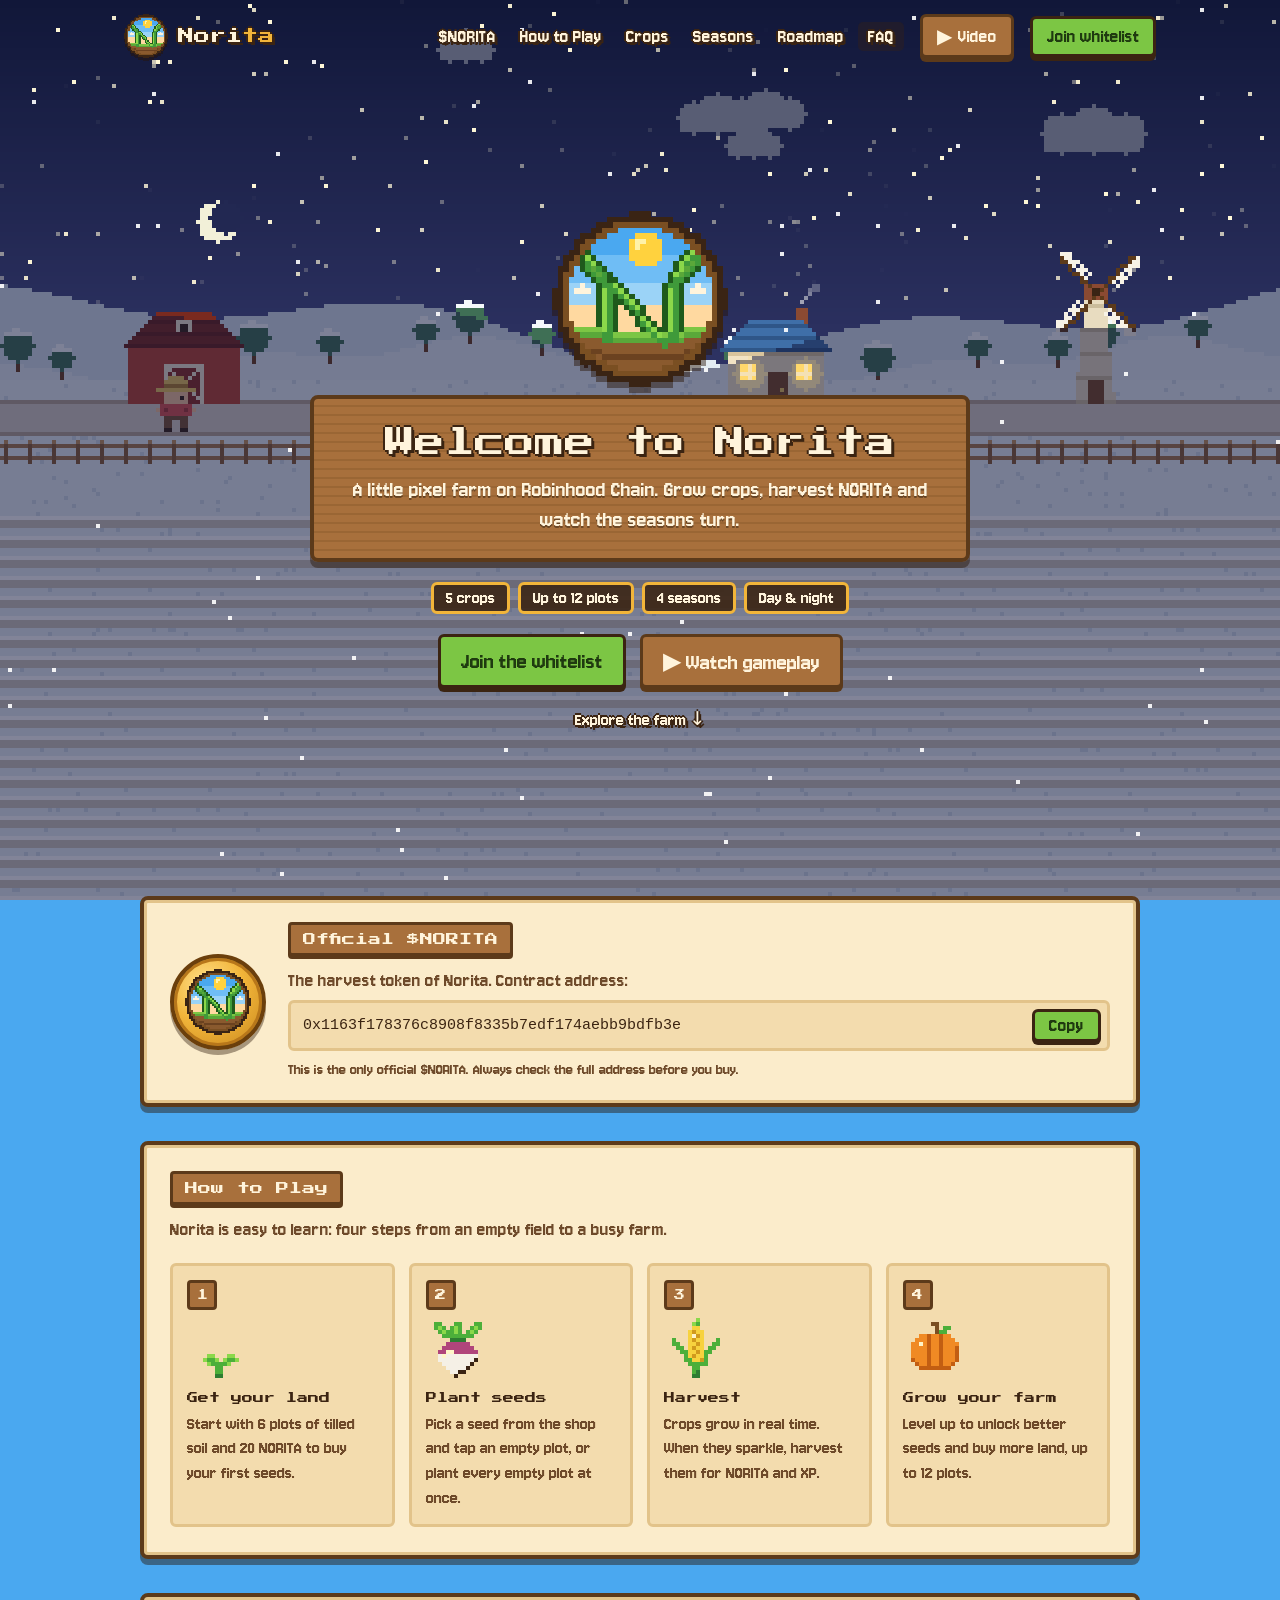
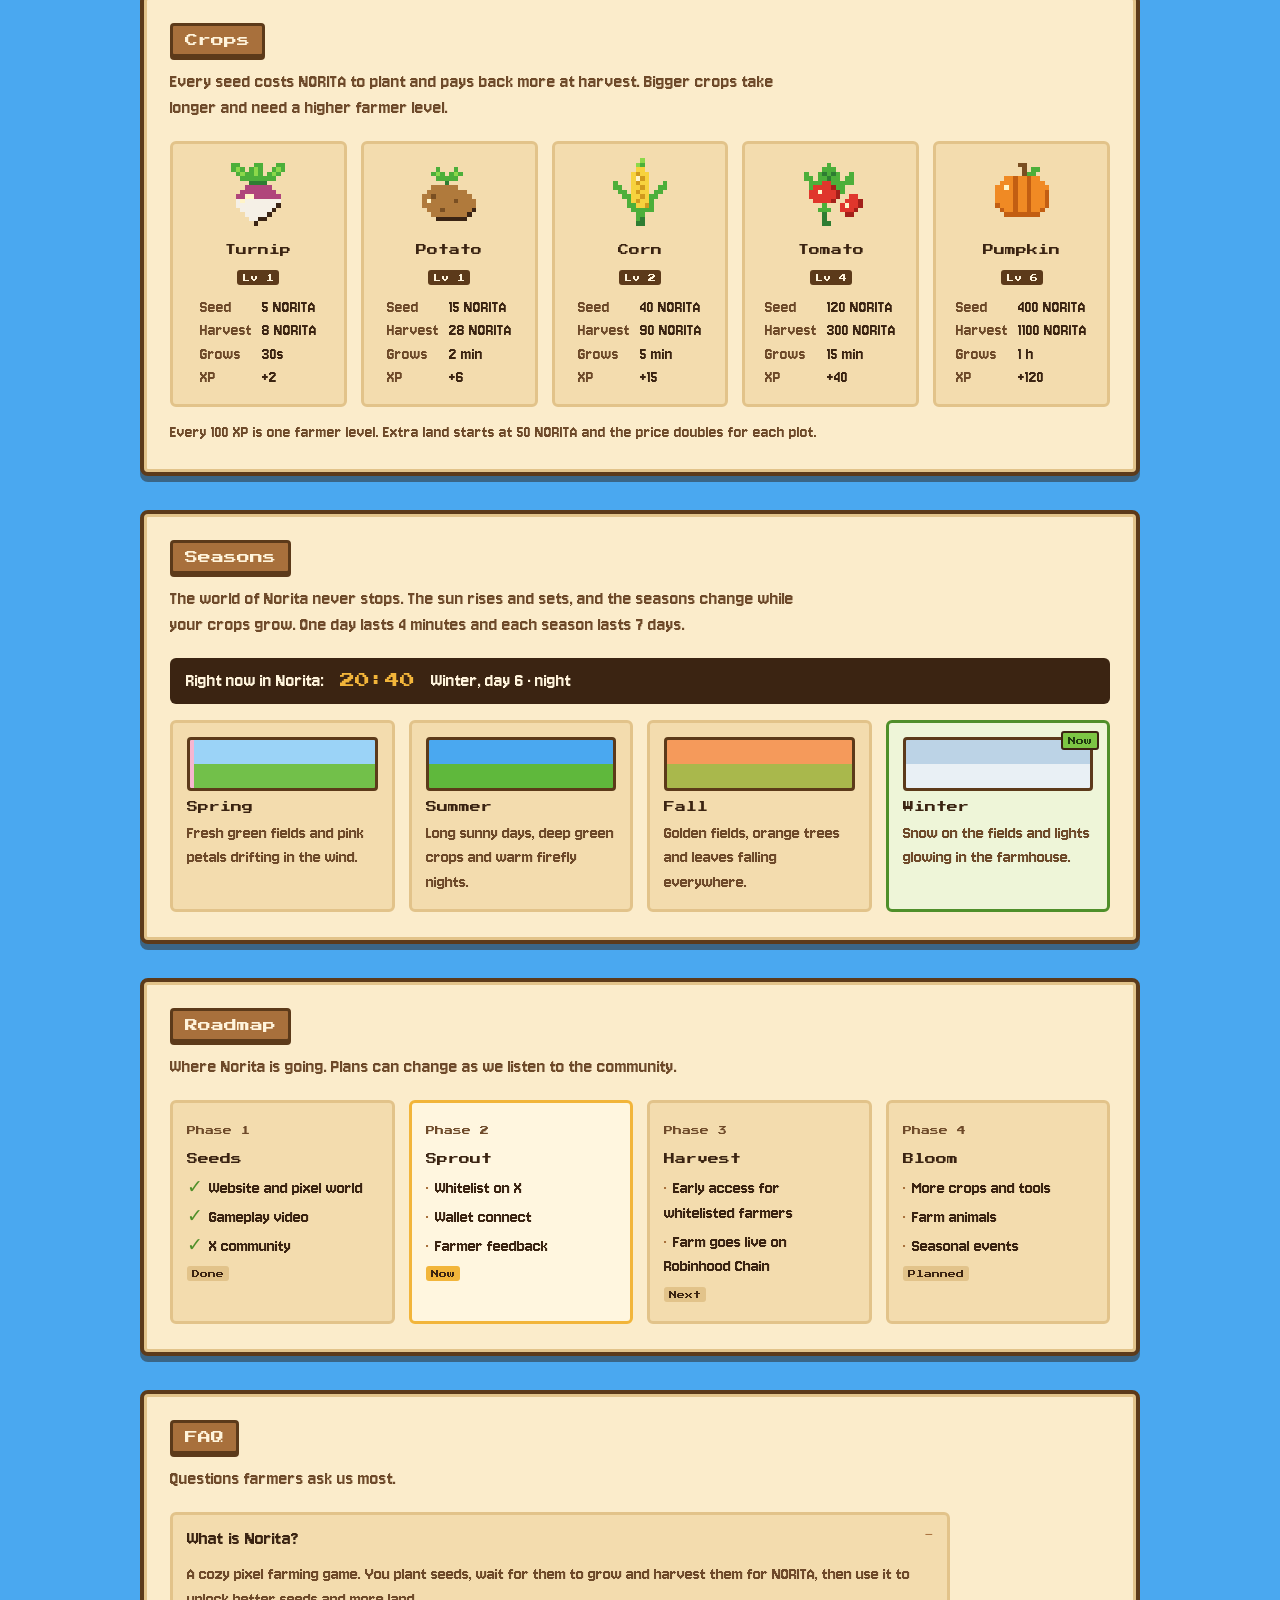
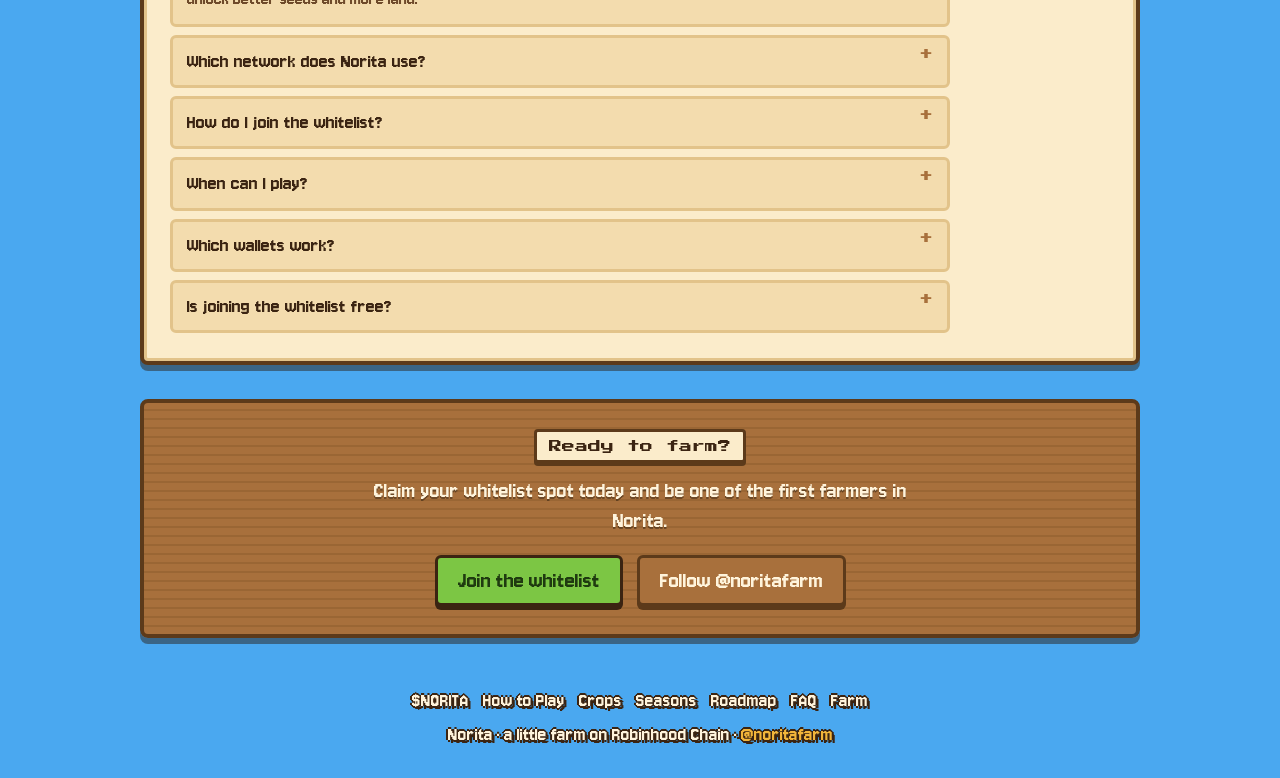
==== commit 233c1ab0: "Show the official $NORITA contract address on the home page New "Official $NORITA" panel under the h" ====
--- a/index.html
+++ b/index.html
@@ -106,6 +106,18 @@
 details[open] summary::after{content:"−"}
 details p{padding:0 14px 12px;color:var(--ink2);font-size:19px}
 
+section.panel.token{display:flex;align-items:center;gap:22px;padding:22px 26px}
+.coin{flex:none;width:96px;height:96px;border-radius:50%;display:grid;place-items:center;background:radial-gradient(circle at 35% 30%,#ffe08a,#f2b53a 45%,#c7861c);
+  border:4px solid #6b3f0c;box-shadow:inset 0 0 0 3px #b8771a,0 5px 0 rgba(40,20,5,.4);animation:spin 4s ease-in-out infinite}
+.coin img{width:66px;height:66px}
+@keyframes spin{0%,70%,100%{transform:scaleX(1)}80%{transform:scaleX(.08)}90%{transform:scaleX(1)}}
+.token-body{flex:1;min-width:0}
+.token-sub{color:var(--ink2);margin-top:12px}
+.ca{display:flex;align-items:center;gap:8px;margin-top:6px;background:var(--paper2);border:3px solid var(--paper-edge);border-radius:6px;padding:6px 6px 6px 12px}
+.ca code{flex:1;min-width:0;font:15px/1.4 ui-monospace,Menlo,Consolas,monospace;color:var(--ink);word-break:break-all;user-select:all}
+.ca button{flex:none;font:400 20px 'Jersey 10',sans-serif;background:var(--leaf);color:#1f3a10;border:3px solid var(--ink);border-radius:6px;padding:3px 14px;box-shadow:0 3px 0 var(--ink);cursor:pointer}
+.ca button:active{transform:translateY(2px);box-shadow:0 1px 0 var(--ink)}
+.warn{font-size:17px;color:var(--ink2);margin-top:8px}
 section.panel.join{text-align:center;background:repeating-linear-gradient(0deg,var(--wood) 0 7px,var(--wood2) 7px 9px);box-shadow:0 6px 0 rgba(40,20,5,.45)}
 .join h2{background:var(--paper);color:var(--ink);border-color:var(--wood-d)}
 .join p{color:var(--cream);font-size:23px;margin:14px auto 18px;max-width:560px;text-shadow:0 2px 0 rgba(0,0,0,.35)}
@@ -135,6 +147,9 @@
   .bar .vlabel{display:none}
   section.panel{padding:20px 16px}
   .steps,.seasons,.road{grid-template-columns:1fr}
+  section.panel.token{flex-direction:column;text-align:center}
+  .ca{flex-direction:column;align-items:stretch}
+  .ca code{text-align:center;font-size:14px}
   .crops{grid-template-columns:repeat(2,1fr);gap:10px}
   .crop{padding:12px 8px}
   .crop dl{font-size:17px;gap:0 6px}
@@ -146,6 +161,7 @@
   <div class="bar">
     <a href="#" class="brand outline"><img class="logo px" src="assets/logo.svg" alt=""><span>Nori<b>ta</b></span></a>
     <nav class="menu outline" id="menu" aria-label="Sections">
+      <a href="#token">$NORITA</a>
       <a href="#how">How to Play</a>
       <a href="#crops">Crops</a>
       <a href="#seasons">Seasons</a>
@@ -174,6 +190,16 @@
 </div>
 
 <main>
+  <section class="panel token" id="token" aria-labelledby="tokenTitle">
+    <div class="coin"><img class="px" src="assets/logo.svg" alt=""></div>
+    <div class="token-body">
+      <h2 id="tokenTitle">Official $NORITA</h2>
+      <p class="token-sub">The harvest token of Norita. Contract address:</p>
+      <div class="ca"><code id="ca">0x1163f178376c8908f8335b7edf174aebb9bdfb3e</code><button id="copyCa" type="button">Copy</button></div>
+      <p class="warn">This is the only official $NORITA. Always check the full address before you buy.</p>
+    </div>
+  </section>
+
   <section class="panel" id="how">
     <h2>How to Play</h2>
     <p class="intro">Norita is easy to learn: four steps from an empty field to a busy farm.</p>
@@ -239,7 +265,7 @@
 </main>
 
 <footer class="outline">
-  <nav><a href="#how">How to Play</a><a href="#crops">Crops</a><a href="#seasons">Seasons</a><a href="#roadmap">Roadmap</a><a href="#faq">FAQ</a><a href="farm/">Farm</a></nav>
+  <nav><a href="#token">$NORITA</a><a href="#how">How to Play</a><a href="#crops">Crops</a><a href="#seasons">Seasons</a><a href="#roadmap">Roadmap</a><a href="#faq">FAQ</a><a href="farm/">Farm</a></nav>
   <span>Norita · a little farm on Robinhood Chain · <a class="x" href="https://x.com/noritafarm" target="_blank" rel="noopener">@noritafarm</a></span>
 </footer>
 
@@ -276,6 +302,14 @@
   }
   tick(); setInterval(tick, 2000);
 
+  // copy the contract address
+  $("copyCa").onclick = async (e) => {
+    const b = e.currentTarget, ca = $("ca").textContent.trim();
+    try { await navigator.clipboard.writeText(ca); b.textContent = "Copied!"; }
+    catch { getSelection().selectAllChildren($("ca")); b.textContent = "Select & copy"; }
+    setTimeout(() => (b.textContent = "Copy"), 1800);
+  };
+
   // mobile menu
   const menu = $("menu"), burger = $("burger");
   burger.onclick = () => { const open = menu.classList.toggle("open"); burger.setAttribute("aria-expanded", open); };
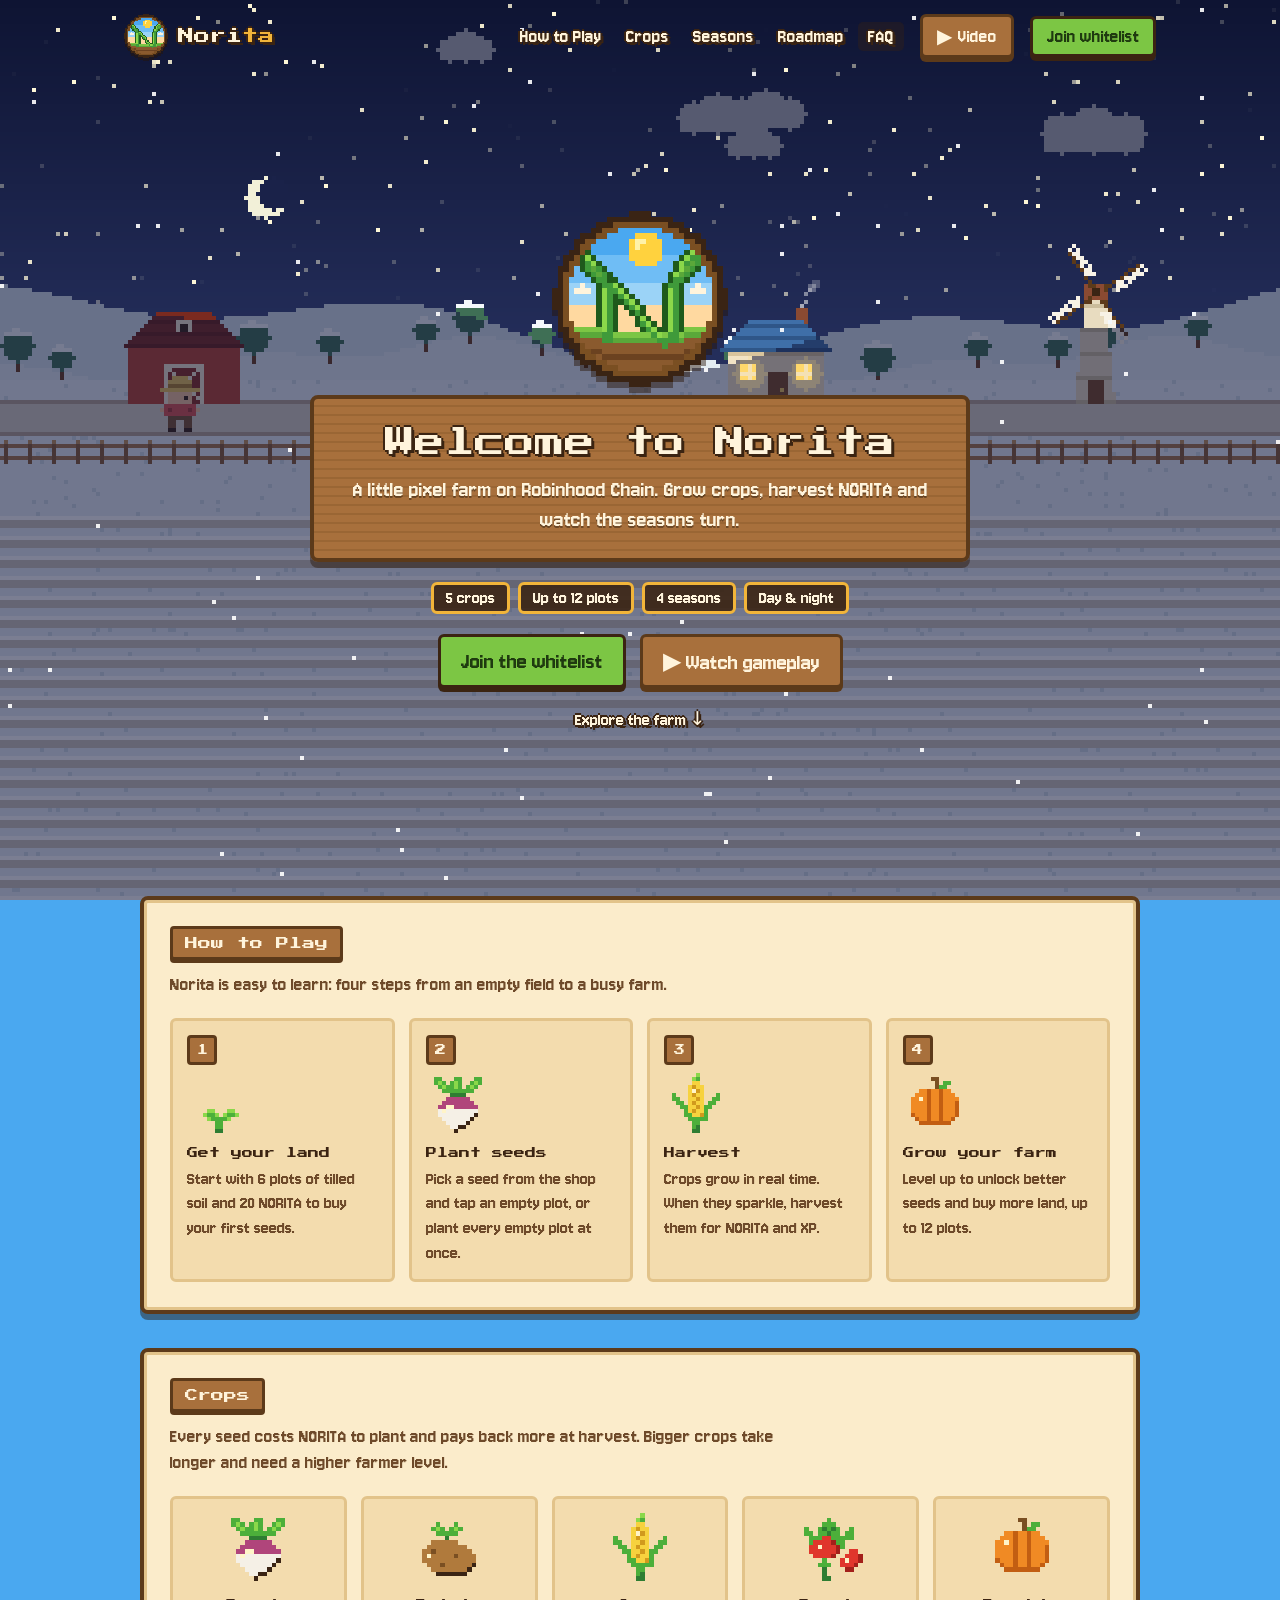
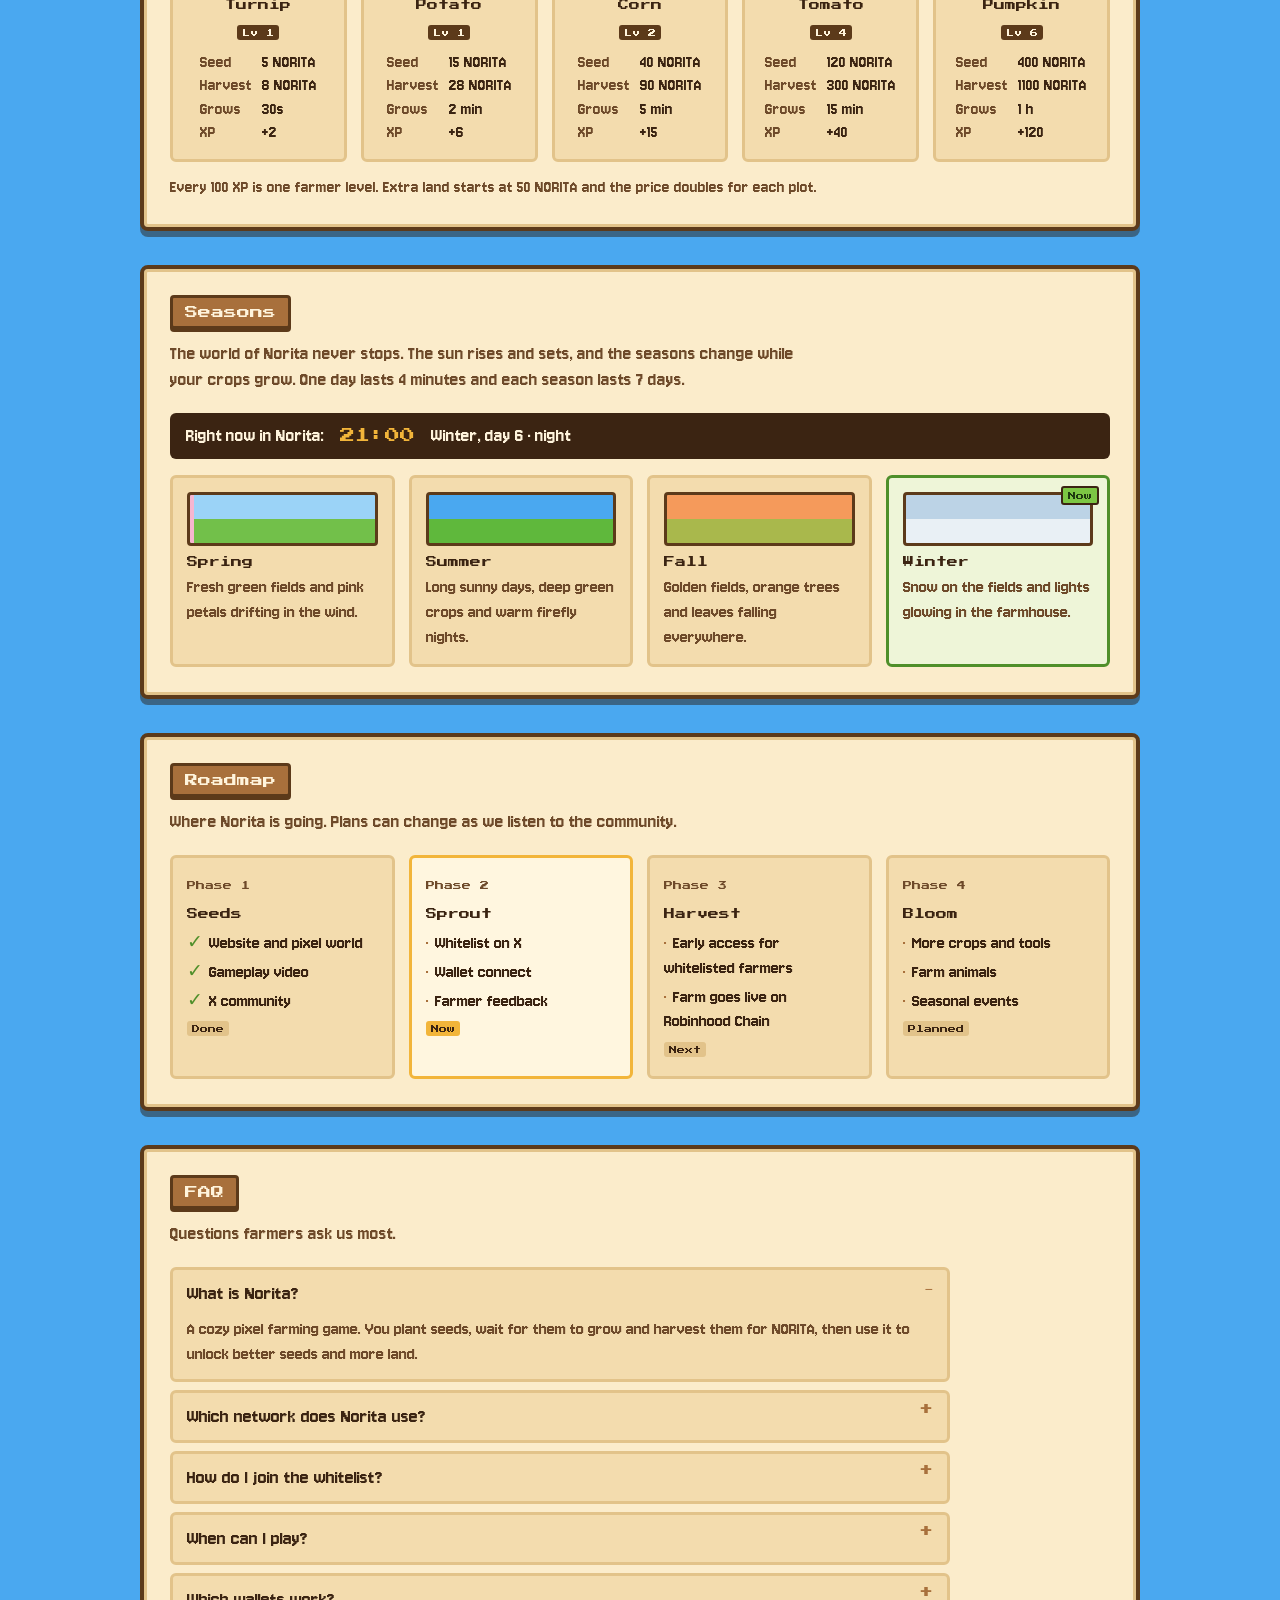
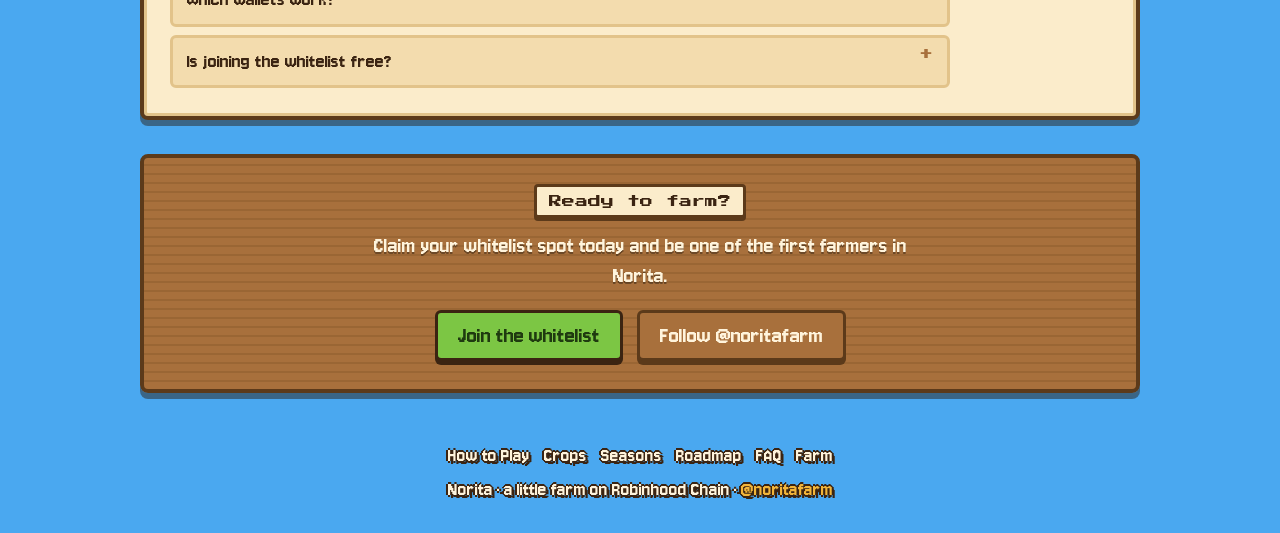
==== commit 0e928fd7: "Remove the official token panel from the home page Drops the $NORITA contract panel, its menu and fo" ====
--- a/index.html
+++ b/index.html
@@ -106,18 +106,6 @@
 details[open] summary::after{content:"−"}
 details p{padding:0 14px 12px;color:var(--ink2);font-size:19px}
 
-section.panel.token{display:flex;align-items:center;gap:22px;padding:22px 26px}
-.coin{flex:none;width:96px;height:96px;border-radius:50%;display:grid;place-items:center;background:radial-gradient(circle at 35% 30%,#ffe08a,#f2b53a 45%,#c7861c);
-  border:4px solid #6b3f0c;box-shadow:inset 0 0 0 3px #b8771a,0 5px 0 rgba(40,20,5,.4);animation:spin 4s ease-in-out infinite}
-.coin img{width:66px;height:66px}
-@keyframes spin{0%,70%,100%{transform:scaleX(1)}80%{transform:scaleX(.08)}90%{transform:scaleX(1)}}
-.token-body{flex:1;min-width:0}
-.token-sub{color:var(--ink2);margin-top:12px}
-.ca{display:flex;align-items:center;gap:8px;margin-top:6px;background:var(--paper2);border:3px solid var(--paper-edge);border-radius:6px;padding:6px 6px 6px 12px}
-.ca code{flex:1;min-width:0;font:15px/1.4 ui-monospace,Menlo,Consolas,monospace;color:var(--ink);word-break:break-all;user-select:all}
-.ca button{flex:none;font:400 20px 'Jersey 10',sans-serif;background:var(--leaf);color:#1f3a10;border:3px solid var(--ink);border-radius:6px;padding:3px 14px;box-shadow:0 3px 0 var(--ink);cursor:pointer}
-.ca button:active{transform:translateY(2px);box-shadow:0 1px 0 var(--ink)}
-.warn{font-size:17px;color:var(--ink2);margin-top:8px}
 section.panel.join{text-align:center;background:repeating-linear-gradient(0deg,var(--wood) 0 7px,var(--wood2) 7px 9px);box-shadow:0 6px 0 rgba(40,20,5,.45)}
 .join h2{background:var(--paper);color:var(--ink);border-color:var(--wood-d)}
 .join p{color:var(--cream);font-size:23px;margin:14px auto 18px;max-width:560px;text-shadow:0 2px 0 rgba(0,0,0,.35)}
@@ -147,9 +135,6 @@
   .bar .vlabel{display:none}
   section.panel{padding:20px 16px}
   .steps,.seasons,.road{grid-template-columns:1fr}
-  section.panel.token{flex-direction:column;text-align:center}
-  .ca{flex-direction:column;align-items:stretch}
-  .ca code{text-align:center;font-size:14px}
   .crops{grid-template-columns:repeat(2,1fr);gap:10px}
   .crop{padding:12px 8px}
   .crop dl{font-size:17px;gap:0 6px}
@@ -161,7 +146,6 @@
   <div class="bar">
     <a href="#" class="brand outline"><img class="logo px" src="assets/logo.svg" alt=""><span>Nori<b>ta</b></span></a>
     <nav class="menu outline" id="menu" aria-label="Sections">
-      <a href="#token">$NORITA</a>
       <a href="#how">How to Play</a>
       <a href="#crops">Crops</a>
       <a href="#seasons">Seasons</a>
@@ -190,15 +174,6 @@
 </div>
 
 <main>
-  <section class="panel token" id="token" aria-labelledby="tokenTitle">
-    <div class="coin"><img class="px" src="assets/logo.svg" alt=""></div>
-    <div class="token-body">
-      <h2 id="tokenTitle">Official $NORITA</h2>
-      <p class="token-sub">The harvest token of Norita. Contract address:</p>
-      <div class="ca"><code id="ca">0x1163f178376c8908f8335b7edf174aebb9bdfb3e</code><button id="copyCa" type="button">Copy</button></div>
-      <p class="warn">This is the only official $NORITA. Always check the full address before you buy.</p>
-    </div>
-  </section>
 
   <section class="panel" id="how">
     <h2>How to Play</h2>
@@ -265,7 +240,7 @@
 </main>
 
 <footer class="outline">
-  <nav><a href="#token">$NORITA</a><a href="#how">How to Play</a><a href="#crops">Crops</a><a href="#seasons">Seasons</a><a href="#roadmap">Roadmap</a><a href="#faq">FAQ</a><a href="farm/">Farm</a></nav>
+  <nav><a href="#how">How to Play</a><a href="#crops">Crops</a><a href="#seasons">Seasons</a><a href="#roadmap">Roadmap</a><a href="#faq">FAQ</a><a href="farm/">Farm</a></nav>
   <span>Norita · a little farm on Robinhood Chain · <a class="x" href="https://x.com/noritafarm" target="_blank" rel="noopener">@noritafarm</a></span>
 </footer>
 
@@ -302,14 +277,6 @@
   }
   tick(); setInterval(tick, 2000);
 
-  // copy the contract address
-  $("copyCa").onclick = async (e) => {
-    const b = e.currentTarget, ca = $("ca").textContent.trim();
-    try { await navigator.clipboard.writeText(ca); b.textContent = "Copied!"; }
-    catch { getSelection().selectAllChildren($("ca")); b.textContent = "Select & copy"; }
-    setTimeout(() => (b.textContent = "Copy"), 1800);
-  };
-
   // mobile menu
   const menu = $("menu"), burger = $("burger");
   burger.onclick = () => { const open = menu.classList.toggle("open"); burger.setAttribute("aria-expanded", open); };
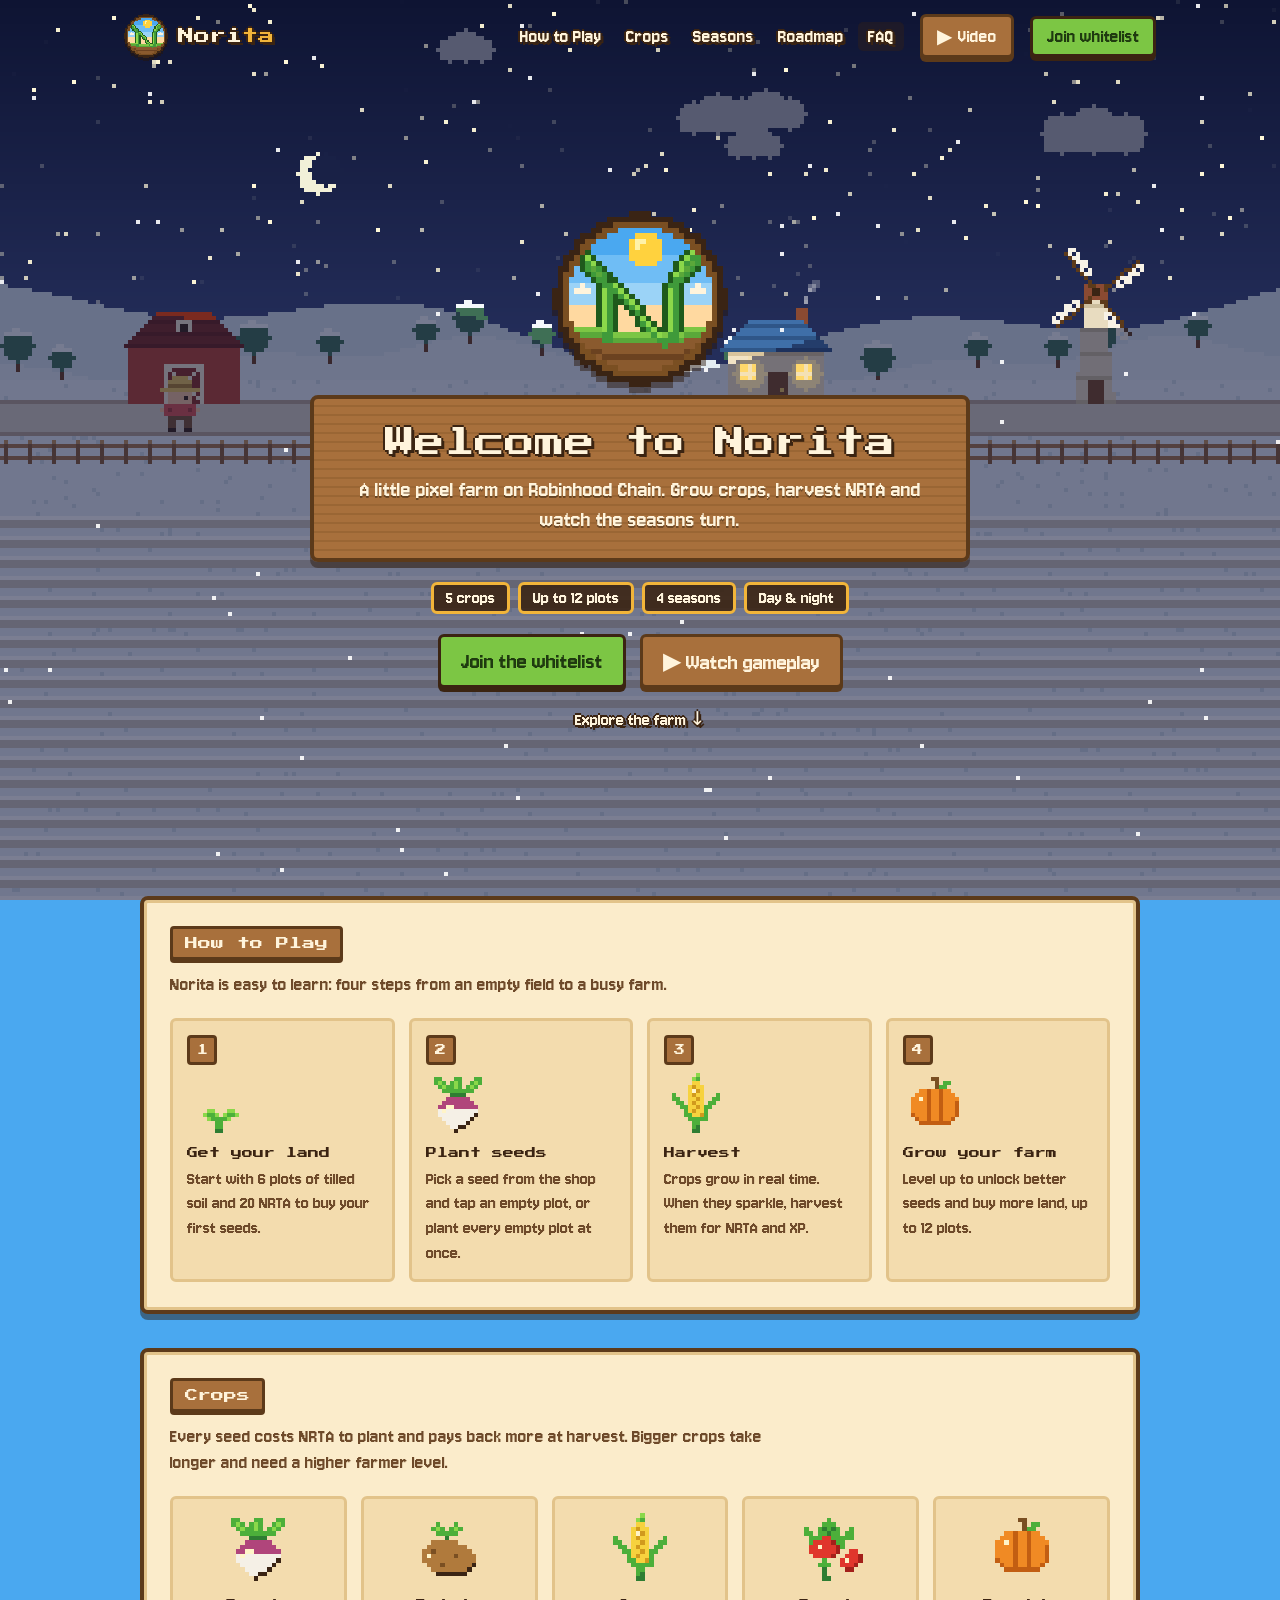
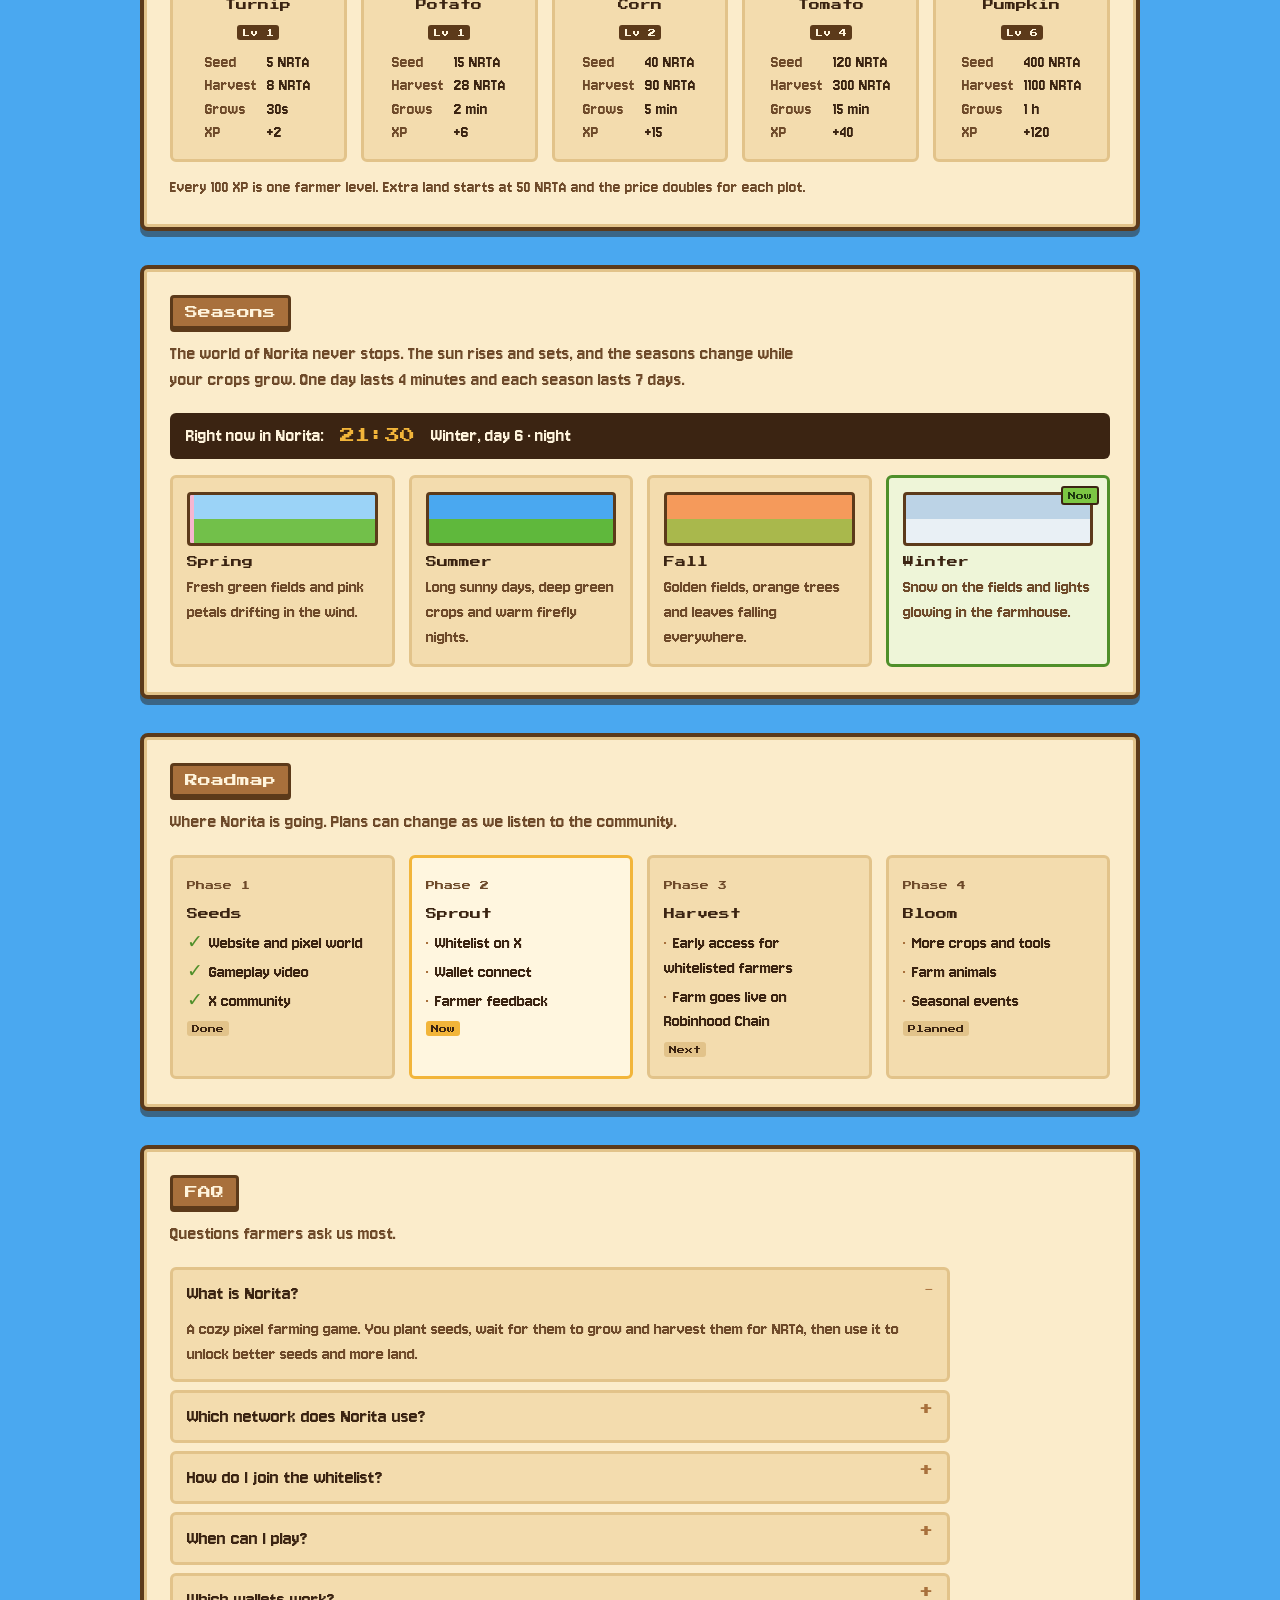
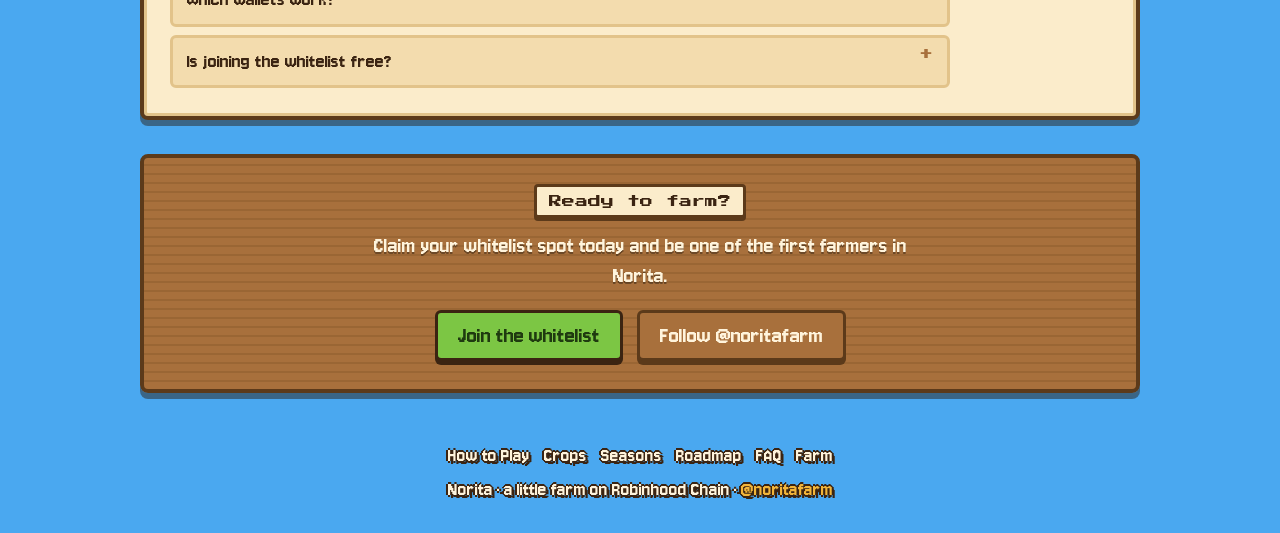
==== commit 12208f9b: "Rename the ticker from NORITA to NRTA Contract symbol, game text, home page, READMEs, X Article, X h" ====
--- a/index.html
+++ b/index.html
@@ -163,7 +163,7 @@
   <img class="hero-logo px" src="assets/logo.svg" alt="Norita logo">
   <div class="sign">
     <h1 class="outline">Welcome to Norita</h1>
-    <p class="lead">A little pixel farm on Robinhood Chain. Grow crops, harvest NORITA and watch the seasons turn.</p>
+    <p class="lead">A little pixel farm on Robinhood Chain. Grow crops, harvest NRTA and watch the seasons turn.</p>
   </div>
   <div class="chips"><span class="chip">5 crops</span><span class="chip">Up to 12 plots</span><span class="chip">4 seasons</span><span class="chip">Day &amp; night</span></div>
   <div class="cta-row">
@@ -179,18 +179,18 @@
     <h2>How to Play</h2>
     <p class="intro">Norita is easy to learn: four steps from an empty field to a busy farm.</p>
     <div class="grid steps">
-      <div class="card step"><span class="num">1</span><img class="px" data-sprite="sprout" alt=""><h3>Get your land</h3><p>Start with 6 plots of tilled soil and 20 NORITA to buy your first seeds.</p></div>
+      <div class="card step"><span class="num">1</span><img class="px" data-sprite="sprout" alt=""><h3>Get your land</h3><p>Start with 6 plots of tilled soil and 20 NRTA to buy your first seeds.</p></div>
       <div class="card step"><span class="num">2</span><img class="px" data-sprite="turnip" alt=""><h3>Plant seeds</h3><p>Pick a seed from the shop and tap an empty plot, or plant every empty plot at once.</p></div>
-      <div class="card step"><span class="num">3</span><img class="px" data-sprite="corn" alt=""><h3>Harvest</h3><p>Crops grow in real time. When they sparkle, harvest them for NORITA and XP.</p></div>
+      <div class="card step"><span class="num">3</span><img class="px" data-sprite="corn" alt=""><h3>Harvest</h3><p>Crops grow in real time. When they sparkle, harvest them for NRTA and XP.</p></div>
       <div class="card step"><span class="num">4</span><img class="px" data-sprite="pumpkin" alt=""><h3>Grow your farm</h3><p>Level up to unlock better seeds and buy more land, up to 12 plots.</p></div>
     </div>
   </section>
 
   <section class="panel" id="crops">
     <h2>Crops</h2>
-    <p class="intro">Every seed costs NORITA to plant and pays back more at harvest. Bigger crops take longer and need a higher farmer level.</p>
+    <p class="intro">Every seed costs NRTA to plant and pays back more at harvest. Bigger crops take longer and need a higher farmer level.</p>
     <div class="grid crops" id="cropList"></div>
-    <p class="note">Every 100 XP is one farmer level. Extra land starts at <span id="landPrice">50</span> NORITA and the price doubles for each plot.</p>
+    <p class="note">Every 100 XP is one farmer level. Extra land starts at <span id="landPrice">50</span> NRTA and the price doubles for each plot.</p>
   </section>
 
   <section class="panel" id="seasons">
@@ -220,7 +220,7 @@
     <h2>FAQ</h2>
     <p class="intro">Questions farmers ask us most.</p>
     <div class="faq">
-      <details open><summary>What is Norita?</summary><p>A cozy pixel farming game. You plant seeds, wait for them to grow and harvest them for NORITA, then use it to unlock better seeds and more land.</p></details>
+      <details open><summary>What is Norita?</summary><p>A cozy pixel farming game. You plant seeds, wait for them to grow and harvest them for NRTA, then use it to unlock better seeds and more land.</p></details>
       <details><summary>Which network does Norita use?</summary><p>Robinhood Chain (chain ID 4663). Gas is paid in ETH, so you'll need a little ETH on Robinhood Chain to farm on-chain.</p></details>
       <details><summary>How do I join the whitelist?</summary><p>Open the farm page and finish three steps on X: follow @noritafarm, like the pinned post and quote it. Then claim your spot.</p></details>
       <details><summary>When can I play?</summary><p>Early access opens soon for whitelisted farmers. Follow @noritafarm on X for the launch date.</p></details>
@@ -258,7 +258,7 @@
   const dur = (s) => (s < 60 ? `${s}s` : s < 3600 ? `${s / 60} min` : `${s / 3600} h`);
   $("cropList").innerHTML = (C.crops || []).map((c) => `
     <div class="card crop"><img class="px" src="${SPR[c.sprite] || ""}" alt=""><h3>${c.name}</h3><span class="lv">Lv ${c.minLevel}</span>
-      <dl><dt>Seed</dt><dd>${c.cost} NORITA</dd><dt>Harvest</dt><dd>${c.reward} NORITA</dd><dt>Grows</dt><dd>${dur(c.growTime)}</dd><dt>XP</dt><dd>+${c.xp}</dd></dl></div>`).join("");
+      <dl><dt>Seed</dt><dd>${c.cost} NRTA</dd><dt>Harvest</dt><dd>${c.reward} NRTA</dd><dt>Grows</dt><dd>${dur(c.growTime)}</dd><dt>XP</dt><dd>+${c.xp}</dd></dl></div>`).join("");
   if (C.firstPlotPrice) $("landPrice").textContent = C.firstPlotPrice;
 
   // live clock and current season, from the same world clock as the background
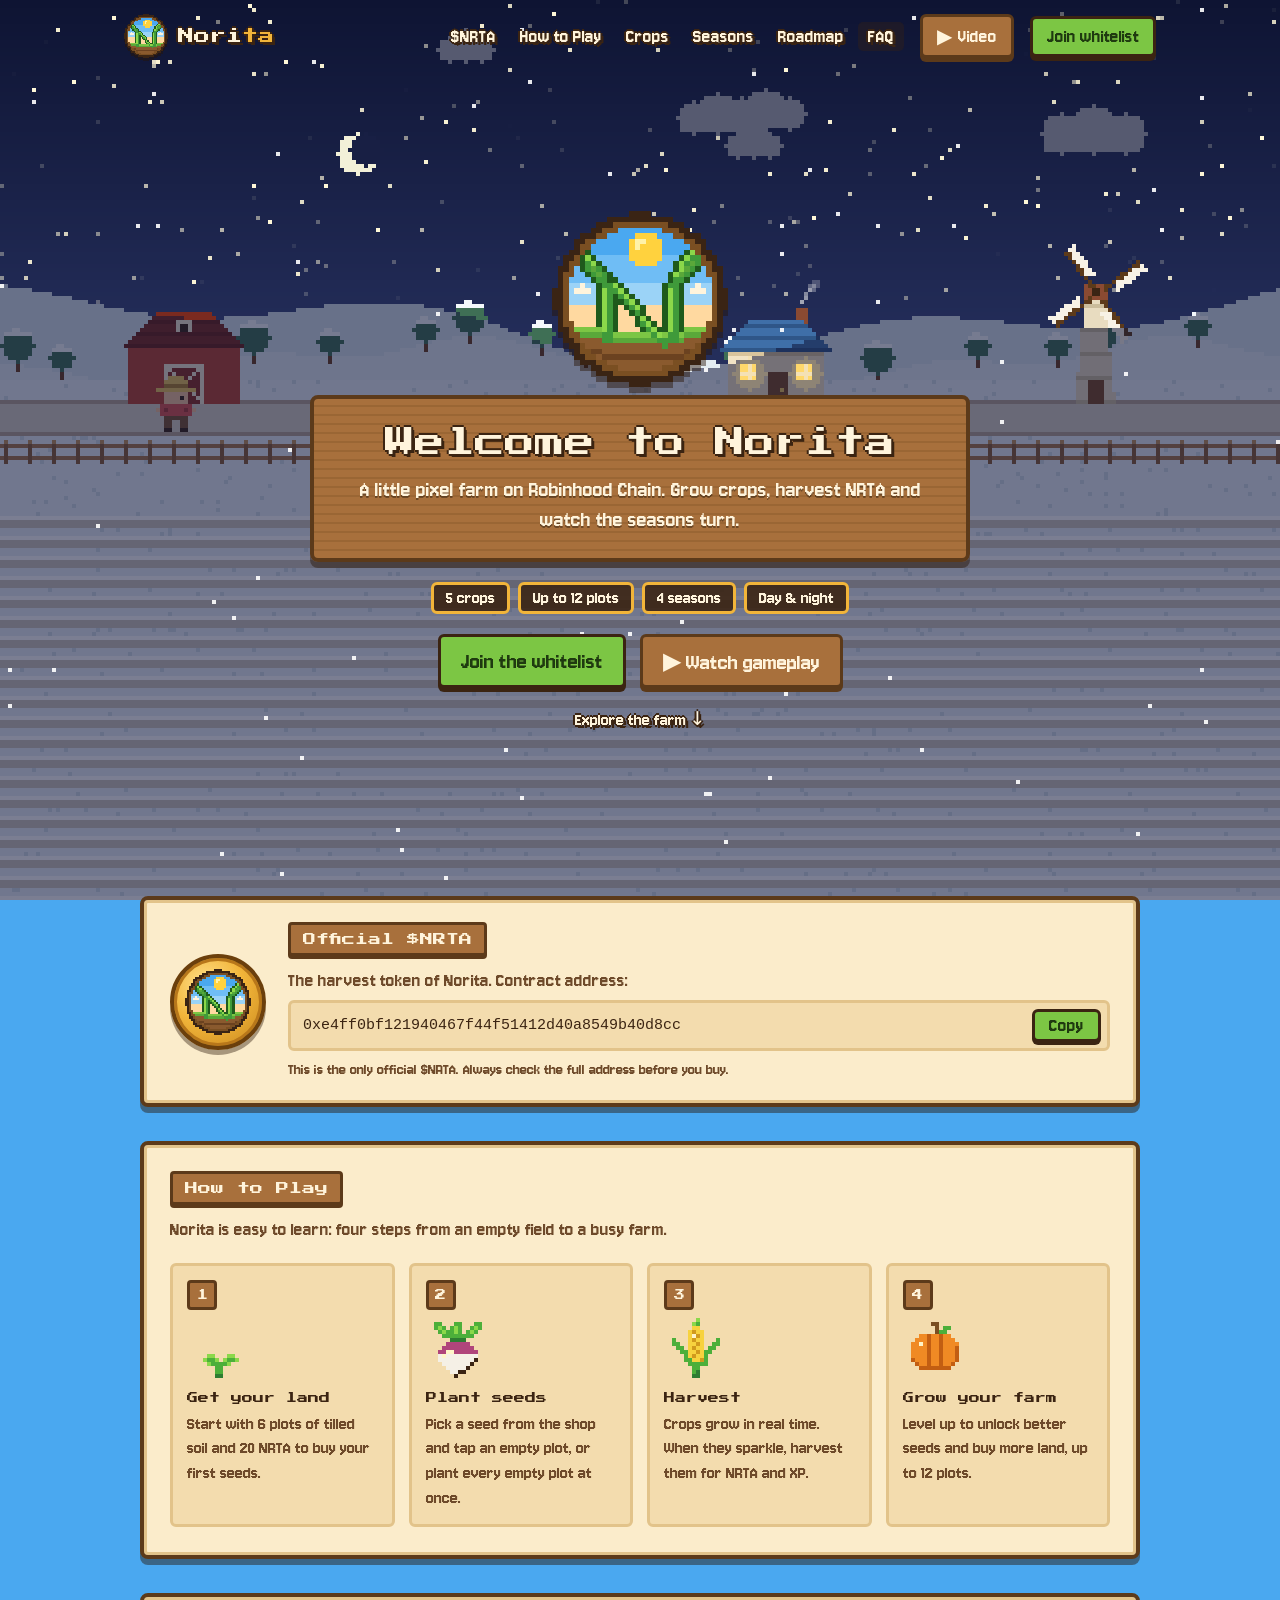
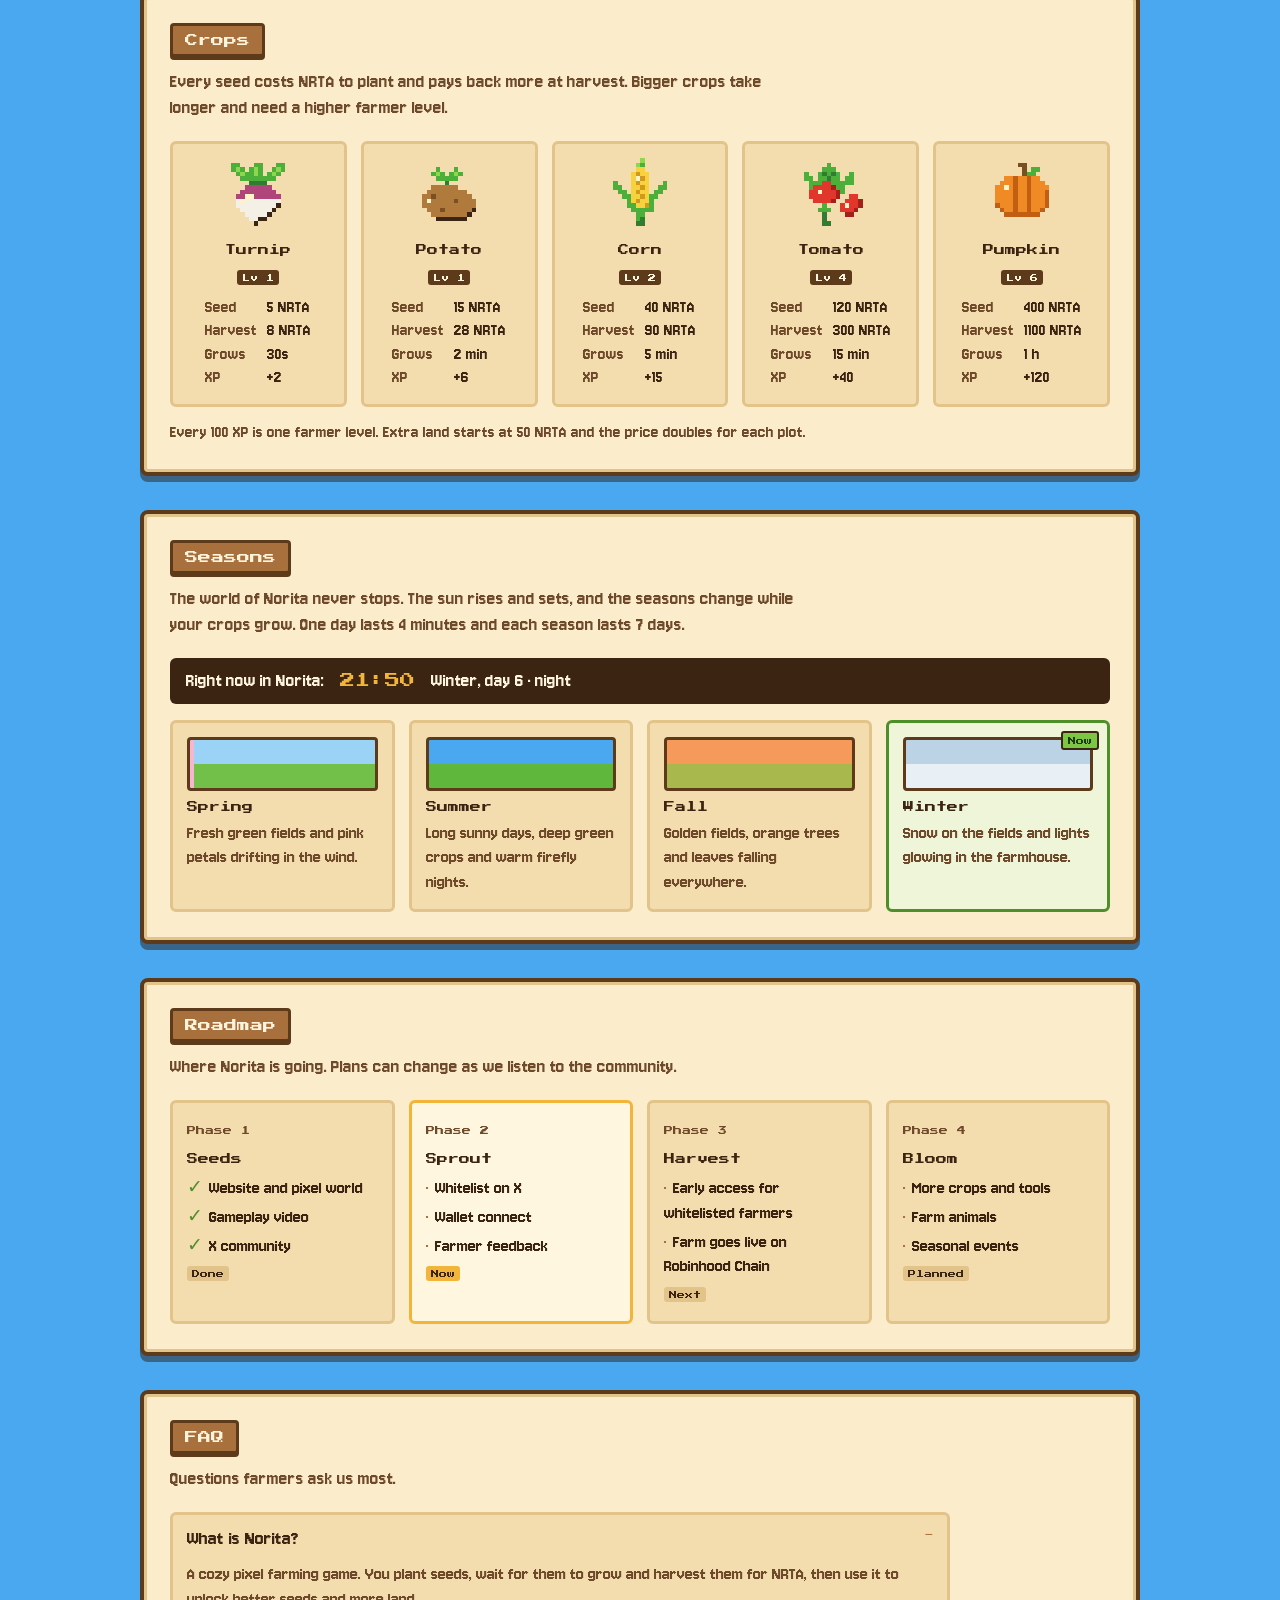
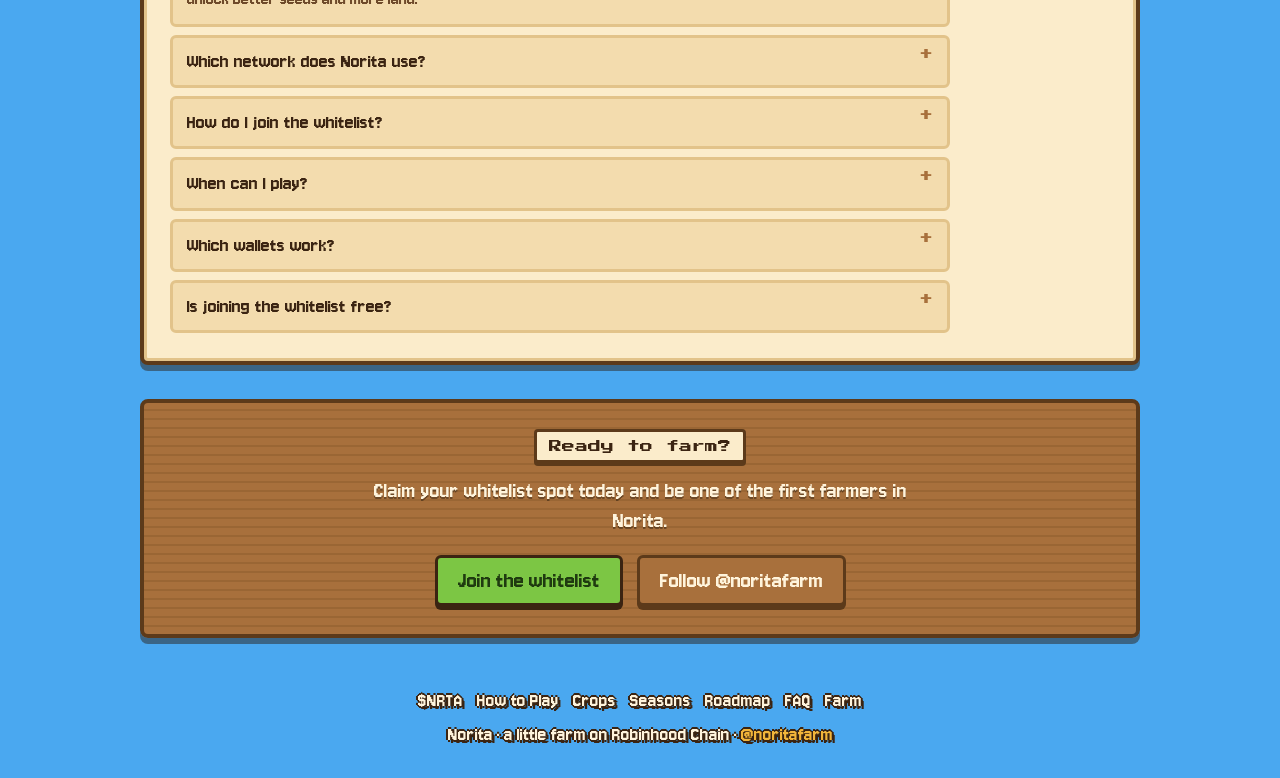
==== commit f0cdbf65: "Show the official $NRTA contract address on the home page Restores the official token panel under th" ====
--- a/index.html
+++ b/index.html
@@ -106,6 +106,18 @@
 details[open] summary::after{content:"−"}
 details p{padding:0 14px 12px;color:var(--ink2);font-size:19px}
 
+section.panel.token{display:flex;align-items:center;gap:22px;padding:22px 26px}
+.coin{flex:none;width:96px;height:96px;border-radius:50%;display:grid;place-items:center;background:radial-gradient(circle at 35% 30%,#ffe08a,#f2b53a 45%,#c7861c);
+  border:4px solid #6b3f0c;box-shadow:inset 0 0 0 3px #b8771a,0 5px 0 rgba(40,20,5,.4);animation:spin 4s ease-in-out infinite}
+.coin img{width:66px;height:66px}
+@keyframes spin{0%,70%,100%{transform:scaleX(1)}80%{transform:scaleX(.08)}90%{transform:scaleX(1)}}
+.token-body{flex:1;min-width:0}
+.token-sub{color:var(--ink2);margin-top:12px}
+.ca{display:flex;align-items:center;gap:8px;margin-top:6px;background:var(--paper2);border:3px solid var(--paper-edge);border-radius:6px;padding:6px 6px 6px 12px}
+.ca code{flex:1;min-width:0;font:15px/1.4 ui-monospace,Menlo,Consolas,monospace;color:var(--ink);word-break:break-all;user-select:all}
+.ca button{flex:none;font:400 20px 'Jersey 10',sans-serif;background:var(--leaf);color:#1f3a10;border:3px solid var(--ink);border-radius:6px;padding:3px 14px;box-shadow:0 3px 0 var(--ink);cursor:pointer}
+.ca button:active{transform:translateY(2px);box-shadow:0 1px 0 var(--ink)}
+.warn{font-size:17px;color:var(--ink2);margin-top:8px}
 section.panel.join{text-align:center;background:repeating-linear-gradient(0deg,var(--wood) 0 7px,var(--wood2) 7px 9px);box-shadow:0 6px 0 rgba(40,20,5,.45)}
 .join h2{background:var(--paper);color:var(--ink);border-color:var(--wood-d)}
 .join p{color:var(--cream);font-size:23px;margin:14px auto 18px;max-width:560px;text-shadow:0 2px 0 rgba(0,0,0,.35)}
@@ -135,6 +147,9 @@
   .bar .vlabel{display:none}
   section.panel{padding:20px 16px}
   .steps,.seasons,.road{grid-template-columns:1fr}
+  section.panel.token{flex-direction:column;text-align:center}
+  .ca{flex-direction:column;align-items:stretch}
+  .ca code{text-align:center;font-size:14px}
   .crops{grid-template-columns:repeat(2,1fr);gap:10px}
   .crop{padding:12px 8px}
   .crop dl{font-size:17px;gap:0 6px}
@@ -146,6 +161,7 @@
   <div class="bar">
     <a href="#" class="brand outline"><img class="logo px" src="assets/logo.svg" alt=""><span>Nori<b>ta</b></span></a>
     <nav class="menu outline" id="menu" aria-label="Sections">
+      <a href="#token">$NRTA</a>
       <a href="#how">How to Play</a>
       <a href="#crops">Crops</a>
       <a href="#seasons">Seasons</a>
@@ -174,6 +190,15 @@
 </div>
 
 <main>
+  <section class="panel token" id="token" aria-labelledby="tokenTitle">
+    <div class="coin"><img class="px" src="assets/logo.svg" alt=""></div>
+    <div class="token-body">
+      <h2 id="tokenTitle">Official $NRTA</h2>
+      <p class="token-sub">The harvest token of Norita. Contract address:</p>
+      <div class="ca"><code id="ca">0xe4ff0bf121940467f44f51412d40a8549b40d8cc</code><button id="copyCa" type="button">Copy</button></div>
+      <p class="warn">This is the only official $NRTA. Always check the full address before you buy.</p>
+    </div>
+  </section>
 
   <section class="panel" id="how">
     <h2>How to Play</h2>
@@ -240,7 +265,7 @@
 </main>
 
 <footer class="outline">
-  <nav><a href="#how">How to Play</a><a href="#crops">Crops</a><a href="#seasons">Seasons</a><a href="#roadmap">Roadmap</a><a href="#faq">FAQ</a><a href="farm/">Farm</a></nav>
+  <nav><a href="#token">$NRTA</a><a href="#how">How to Play</a><a href="#crops">Crops</a><a href="#seasons">Seasons</a><a href="#roadmap">Roadmap</a><a href="#faq">FAQ</a><a href="farm/">Farm</a></nav>
   <span>Norita · a little farm on Robinhood Chain · <a class="x" href="https://x.com/noritafarm" target="_blank" rel="noopener">@noritafarm</a></span>
 </footer>
 
@@ -277,6 +302,14 @@
   }
   tick(); setInterval(tick, 2000);
 
+  // copy the contract address
+  $("copyCa").onclick = async (e) => {
+    const b = e.currentTarget, ca = $("ca").textContent.trim();
+    try { await navigator.clipboard.writeText(ca); b.textContent = "Copied!"; }
+    catch { getSelection().selectAllChildren($("ca")); b.textContent = "Select & copy"; }
+    setTimeout(() => (b.textContent = "Copy"), 1800);
+  };
+
   // mobile menu
   const menu = $("menu"), burger = $("burger");
   burger.onclick = () => { const open = menu.classList.toggle("open"); burger.setAttribute("aria-expanded", open); };
